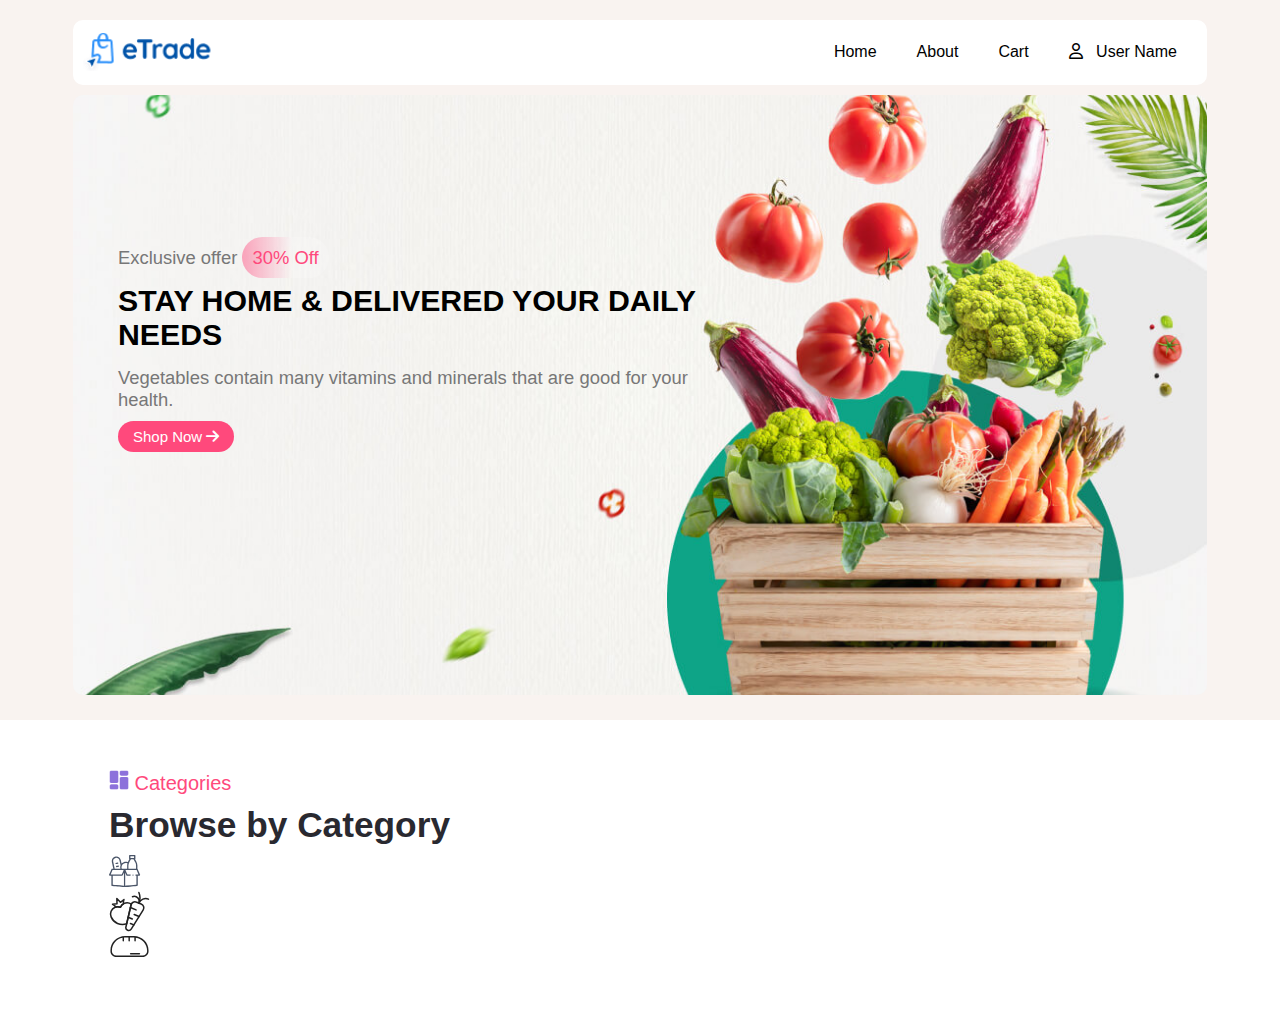
==== index.html @ 1743ca92 "home page category section working" ====
<!DOCTYPE html>
<html lang="en">

<head>
    <meta charset="UTF-8">
    <meta name="viewport" content="width=device-width, initial-scale=1.0">
    <title>Document</title>
    <link rel="stylesheet" href="./src/public/css/style.css">
    <link rel="stylesheet" href="./src/public/css/all.min.css">
</head>

<body>
    <section class="banner">
        <header>
            <div class="container">
                <nav class="navBar d-flex justify-between">
                    <div class="logoImg">
                        <img src="./src/public/img/logo.png" alt="">
                    </div>
                    <div class="navBarItems ">
                        <ul type="none" class="d-flex justify-between largeNav">
                            <li onclick="GotoHome()">Home</li>
                            <li onclick="GotoAbout()">About</li>
                            <li onclick="GotoCart()">Cart</li>
                            <li class="dropDown" id="user"> <i class="fa-regular fa-user"> </i> User Name
                                <div class="dropDown-Items">
                                    <ul type="none">
                                        <li><i class="fa-solid fa-right-to-bracket"></i> Login</li>
                                        <li><i class="fa-regular fa-address-card"></i> Register</li>
                                        <li><i class="fa-solid fa-gear"></i> setting</li>
                                        <li><i class="fa-solid fa-right-from-bracket"></i> logout</li>
                                    </ul>
                                </div>
                            </li>
                        </ul>
                        <div class="navBarItemsSmall ">
                            <span><i class="fa-solid fa-bars"></i></span>
                            <ul type="none" class="smallDropDownItem">
                                <li onclick="GotoHome()">Home</li>
                                <li onclick="GotoAbout()">About</li>
                                <li onclick="GotoCart()">Cart</li>
                                <li class="dropDown" id="user"> <i class="fa-regular fa-user"> </i> User Name
                                    <div class="dropDown-Items">
                                        <ul type="none">
                                            <li><i class="fa-solid fa-right-to-bracket"></i> Login</li>
                                            <li><i class="fa-regular fa-address-card"></i> Register</li>
                                            <li><i class="fa-solid fa-gear"></i> setting</li>
                                            <li><i class="fa-solid fa-right-from-bracket"></i> logout</li>
                                        </ul>
                                    </div>
                                </li>
                            </ul>
                        </div>

                    </div>
                </nav>
            </div>
        </header>
        <div class="container d-flex justify-center">
            <div class="banner-Image">
                <div class="banner-Content">
                    <p class="banner-offer">Exclusive offer <span class="banner-discount">30% Off</span></p>
                    <h1 class="banne-Heading"> STAY HOME & DELIVERED YOUR DAILY NEEDS</h1>
                    <p class="banner-content">Vegetables contain many vitamins and minerals that are good for your
                        health.</p>
                    <button class="banner-btn">Shop Now <i class="fa-solid fa-arrow-right"></i></button>
                </div>
            </div>
        </div>
    </section>
    <section class="categorySection">
        <div class="container">
            <div class="category-header">
                <p class="cat-title"><span class="cat-icon"><img src="./src/public/img/cat-icon.png"
                            width="20px"></span> Categories</p>
                <h2 class="cat-head">Browse by Category</h2>
            </div>
            <div class="category-icons d-flex flex-wrap">
                <div class="cat-card">
                    <img src="./src/public/img/beverage.svg" alt="">
                    <img src="./src/public/img/vegetable.svg" alt="">
                    <img src="./src/public/img/breakfast.svg" alt="">
                </div>
            </div>
        </div>
    </section>

</body>
<script src="./src/public/js/product.js"></script>

</html>
---- src/public/css/style.css ----
* {
    padding: 0;
    margin: 0;
    box-sizing: border-box;
}

:root {
    --bg-primary-color: #f9f3f0;
    --bg-secondary-Color: #f6f7fb;
    --heading-color-type1: #ff497c;
    --heading-color-type1: #8c71db;
    --btn-bg-color: #3577f0;
    --bg-news-letter: #d9dde9;
    --border-color: #f6f7fb;
    --font-primary-Color: #292930;
    --font-secondary: #777777;
    --fw-600: 600;
    --fw-500: 500;
    --fw-400: 400;
    --fs-60px: 60px;
    --fs-48px: 48px;
    --fs-35px: 35px;
    --fs-24px: 24px;
    --fs-20px: 20px;
    --fs-15px: 15px
}

body {
    font-family: sans-serif;
}

.container {
    max-width: min(1400px, 90%);
    margin: 0 auto;
}

.row {
    display: flex;
}

.d-flex {
    display: flex;
}
.flex-wrap{
    flex-wrap: wrap;
}
.justify-center {
    justify-content: center;
}

.justify-between {
    justify-content: space-between;
}

.text-center {
    text-align: center;
}

.my-10px {
    margin: 10px 0;
}

.mx-10px {
    margin: 0 10px;
}

.py-10px {
    padding: 10px 0;
}

.px-10px {
    padding: 0 10px;
}

.btn {
    padding: 7px 15px;
    border-radius: 10px;
    border: transparent;
    cursor: pointer;
}

.banner {
    background-color: #f9f3f0;
    padding: 10px;
    height: 80vh;
}
header{
    position: sticky;
    top: 0;
}
.navBar {
    background-color: #ffffff;
    padding: 10px;
    border-radius: 10px;
    margin: 10px 0;
}

.logoImg img {
    width: 160px;
}

.navBarItems {
    align-content: center;
}

.navBarItems ul li {
    margin: 0 20px;
    cursor: pointer;
}
.navBarItems ul li i{
    padding-right: 9px;
}

.navBarItems ul li:hover {
    color: #3577f0;
    font-weight: 400;
}
.dropDown{
    position: relative;
}
.dropDown-Items {
    position: absolute;
    background-color: #fff;
    width: 150px;
    padding: 5px;
    top: 75px;
    right: 0;
    line-height: 2;
    box-shadow: 2px 2px 3px #2929309f;
    border-radius: 10px;
    opacity: 0;
    z-index: -1;
    transition: all 1s;
}

.dropDown:hover .dropDown-Items {
    opacity: 1;
    top: 50px;
    z-index: 1111;
}

.navBarItemsSmall{
    display: none;
    position: relative;
    font-size: 20px;
}
.smallDropDownItem{
    position: absolute;
    background-color: #fff;
    width: 200px;
    padding: 5px;
    top: 55px;
    right: 0;
    line-height: 2;
    box-shadow: 2px 2px 3px #2929309f;
    border-radius: 10px;
    opacity: 0;
    z-index: -1;
    transition: all 1s;
}
.navBarItemsSmall:hover .smallDropDownItem{
    opacity: 1;
    top: 50px;
    z-index: 1111;
}

.banner-Image{
    background-image: url('../img/Banner.jpg');
    background-repeat: no-repeat;
    background-size: cover;
    background-position: center;
    width: 100%;
    height: 600px;
    border-radius: 10px;
}
.banner-Content{
    height: 500px;
    align-content: center;
    padding: 0 45px;
}
.banner-offer{
    font-size: calc(15px + 5*(100vw - 320px) / 1400);
    color: #777777;
    padding: 10px 0;
}
.banner-discount{
    border-radius: 60px;
    color: #ff497c;
    background: linear-gradient(90deg, rgba(255, 73, 125, 0.479) 0%, rgba(255, 255, 255, 0.178) 58%);
    padding: 10px;
}

.banne-Heading{
    width: 60%;
    padding: 5px 0;
    font-size: calc(20px + 15 *(100vw - 320px)/1400);
} 

.banner-content{
    font-size: calc(15px + 5*(100vw - 320px)/1400);
    padding: 10px 0;
    width: 60%;
    color: #777777;
}

.banner-btn{
    padding: 7px 15px;
    background-color: #ff497c;
    color: #fff;
    border-radius: 50px;
    border: transparent;
    font-size: 15px;
    cursor: pointer;
    font-weight: 500;
}

.categorySection{
    margin: 50px; 
} 

.cat-title{
    font-size: 20px;
    color: #ff497c;
    font-weight: 500;
}
.cat-head{
    margin: 10px 0;
    font-size: calc(25px + 15*(100vw - 320px)/1400);
    color: #292930;
}


@media (max-width:800px) {
    .navBarItems .largeNav{
        display: none;
    }
    .navBarItemsSmall{
        display: block;
    }
}
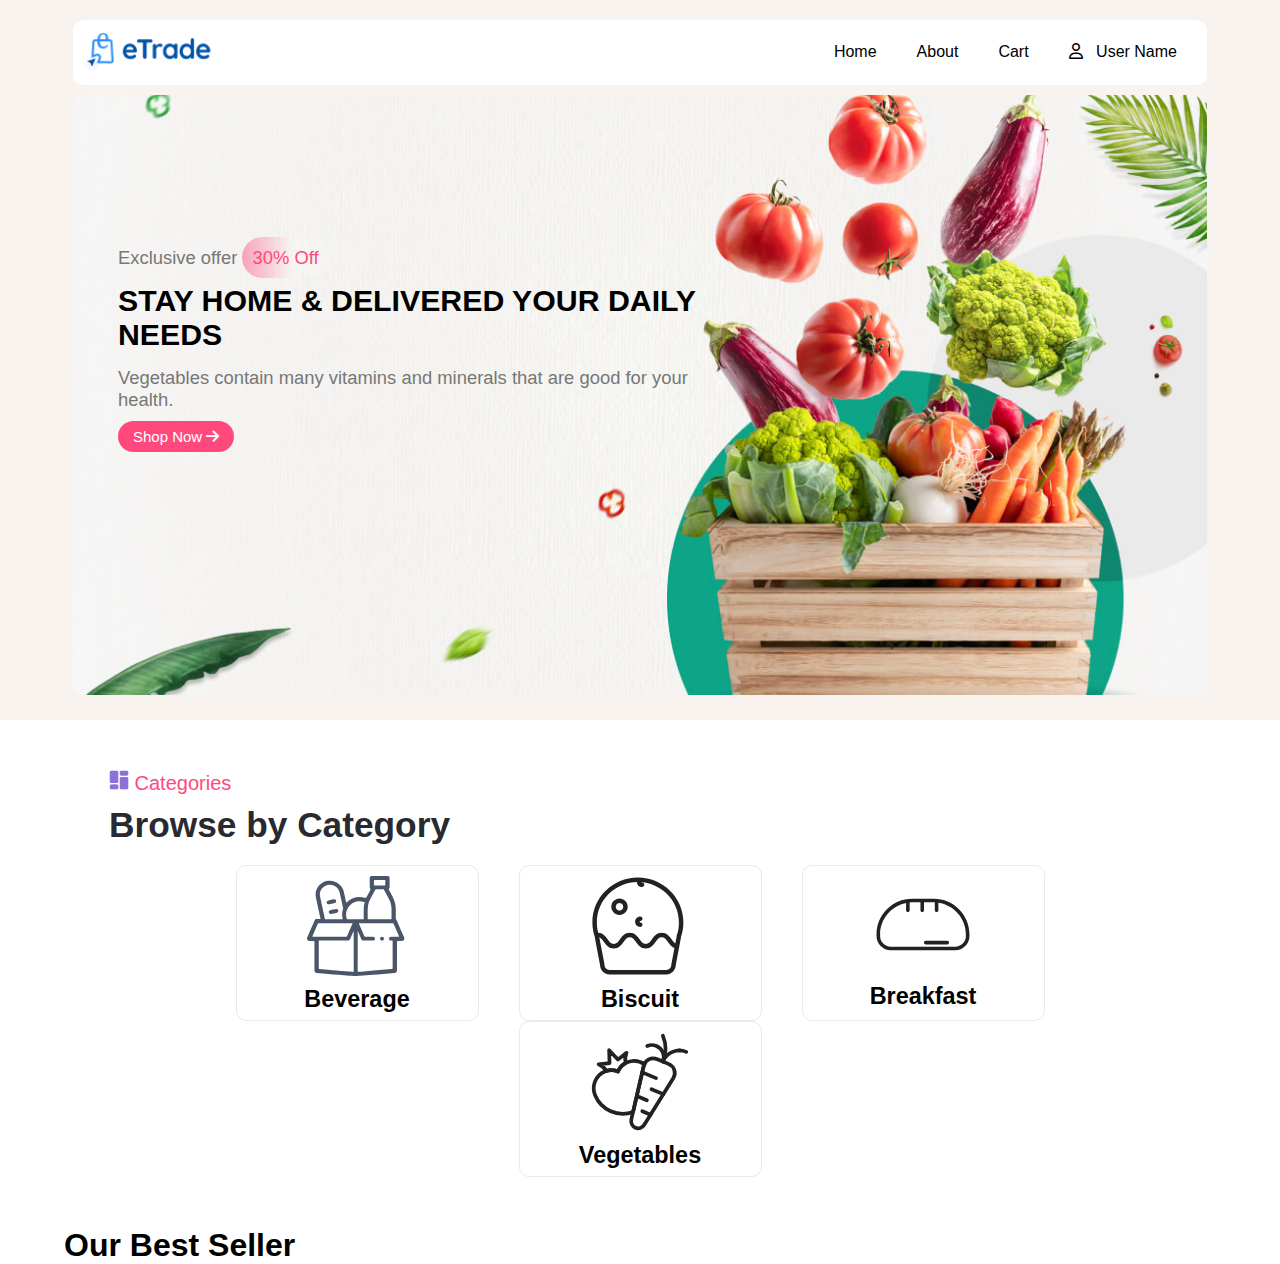
==== commit ad36a6dd: "category section done" ====
--- a/index.html
+++ b/index.html
@@ -75,13 +75,29 @@
                             width="20px"></span> Categories</p>
                 <h2 class="cat-head">Browse by Category</h2>
             </div>
-            <div class="category-icons d-flex flex-wrap">
+            <div class="category-icons d-flex flex-wrap justify-center">
                 <div class="cat-card">
                     <img src="./src/public/img/beverage.svg" alt="">
+                    <h3 class="cat-card-title">Beverage</h3>
+                </div>
+                <div class="cat-card">
+                    <img src="./src/public/img/biscuit.svg" class="svg-icon" alt="">
+                    <h3 class="cat-card-title">Biscuit</h3>
+                </div>
+                <div class="cat-card">
+                    <img src="./src/public/img/breakfast.svg" alt="">
+                    <h3 class="cat-card-title">Breakfast</h3>
+                </div>
+                <div class="cat-card">
                     <img src="./src/public/img/vegetable.svg" alt="">
-                    <img src="./src/public/img/breakfast.svg" alt="">
+                    <h3 class="cat-card-title">Vegetables</h3>
                 </div>
             </div>
+        </div>
+    </section>
+    <section class="product-Section">
+        <div class="container">
+            <h1>Our Best Seller</h1>
         </div>
     </section>
 
--- a/src/public/css/style.css
+++ b/src/public/css/style.css
@@ -41,9 +41,11 @@
 .d-flex {
     display: flex;
 }
-.flex-wrap{
+
+.flex-wrap {
     flex-wrap: wrap;
 }
+
 .justify-center {
     justify-content: center;
 }
@@ -84,10 +86,12 @@
     padding: 10px;
     height: 80vh;
 }
-header{
+
+header {
     position: sticky;
     top: 0;
 }
+
 .navBar {
     background-color: #ffffff;
     padding: 10px;
@@ -107,7 +111,8 @@
     margin: 0 20px;
     cursor: pointer;
 }
-.navBarItems ul li i{
+
+.navBarItems ul li i {
     padding-right: 9px;
 }
 
@@ -115,9 +120,11 @@
     color: #3577f0;
     font-weight: 400;
 }
-.dropDown{
+
+.dropDown {
     position: relative;
 }
+
 .dropDown-Items {
     position: absolute;
     background-color: #fff;
@@ -139,12 +146,13 @@
     z-index: 1111;
 }
 
-.navBarItemsSmall{
+.navBarItemsSmall {
     display: none;
     position: relative;
     font-size: 20px;
 }
-.smallDropDownItem{
+
+.smallDropDownItem {
     position: absolute;
     background-color: #fff;
     width: 200px;
@@ -158,13 +166,14 @@
     z-index: -1;
     transition: all 1s;
 }
-.navBarItemsSmall:hover .smallDropDownItem{
+
+.navBarItemsSmall:hover .smallDropDownItem {
     opacity: 1;
     top: 50px;
     z-index: 1111;
 }
 
-.banner-Image{
+.banner-Image {
     background-image: url('../img/Banner.jpg');
     background-repeat: no-repeat;
     background-size: cover;
@@ -173,37 +182,40 @@
     height: 600px;
     border-radius: 10px;
 }
-.banner-Content{
+
+.banner-Content {
     height: 500px;
     align-content: center;
     padding: 0 45px;
 }
-.banner-offer{
+
+.banner-offer {
     font-size: calc(15px + 5*(100vw - 320px) / 1400);
     color: #777777;
     padding: 10px 0;
 }
-.banner-discount{
+
+.banner-discount {
     border-radius: 60px;
     color: #ff497c;
     background: linear-gradient(90deg, rgba(255, 73, 125, 0.479) 0%, rgba(255, 255, 255, 0.178) 58%);
     padding: 10px;
 }
 
-.banne-Heading{
+.banne-Heading {
     width: 60%;
     padding: 5px 0;
     font-size: calc(20px + 15 *(100vw - 320px)/1400);
-} 
-
-.banner-content{
+}
+
+.banner-content {
     font-size: calc(15px + 5*(100vw - 320px)/1400);
     padding: 10px 0;
     width: 60%;
     color: #777777;
 }
 
-.banner-btn{
+.banner-btn {
     padding: 7px 15px;
     background-color: #ff497c;
     color: #fff;
@@ -214,27 +226,66 @@
     font-weight: 500;
 }
 
-.categorySection{
-    margin: 50px; 
-} 
-
-.cat-title{
+.categorySection {
+    margin: 50px;
+}
+
+.cat-title {
     font-size: 20px;
     color: #ff497c;
     font-weight: 500;
 }
-.cat-head{
+
+.cat-head {
     margin: 10px 0;
     font-size: calc(25px + 15*(100vw - 320px)/1400);
     color: #292930;
 }
 
+.category-icons {
+    margin-top: 20px;
+}
+
+.cat-card {
+    width: 243px;
+    height: 156px;
+    background-color: #fff;
+    margin: 0 20px;
+    display: flex;
+    flex-direction: column;
+    align-items: center;
+    border-radius: 10px;
+    border: 1px solid #e9e9e9;
+    padding: 10px;
+    cursor: pointer;
+    transition: all 0.5s;
+}
+.cat-card:hover{
+    box-shadow: 4px 4px 4px #d9dde9 inset,-4px -4px 4px #e2e7f3 inset;
+    color: #3577f0;
+}
+.svg-icon:hover{
+    fill: #3577f0;
+}
+
+.cat-card img {
+    width: 100px;
+    height: 100px;
+    fill: #3577f0;
+}
+
+.cat-card-title {
+    margin-top: 10px;
+    font-size: calc(20px + 5*(100vw - 320px)/1400);
+}
+
 
 @media (max-width:800px) {
-    .navBarItems .largeNav{
+    .navBarItems .largeNav {
         display: none;
     }
-    .navBarItemsSmall{
+
+    .navBarItemsSmall {
         display: block;
     }
 }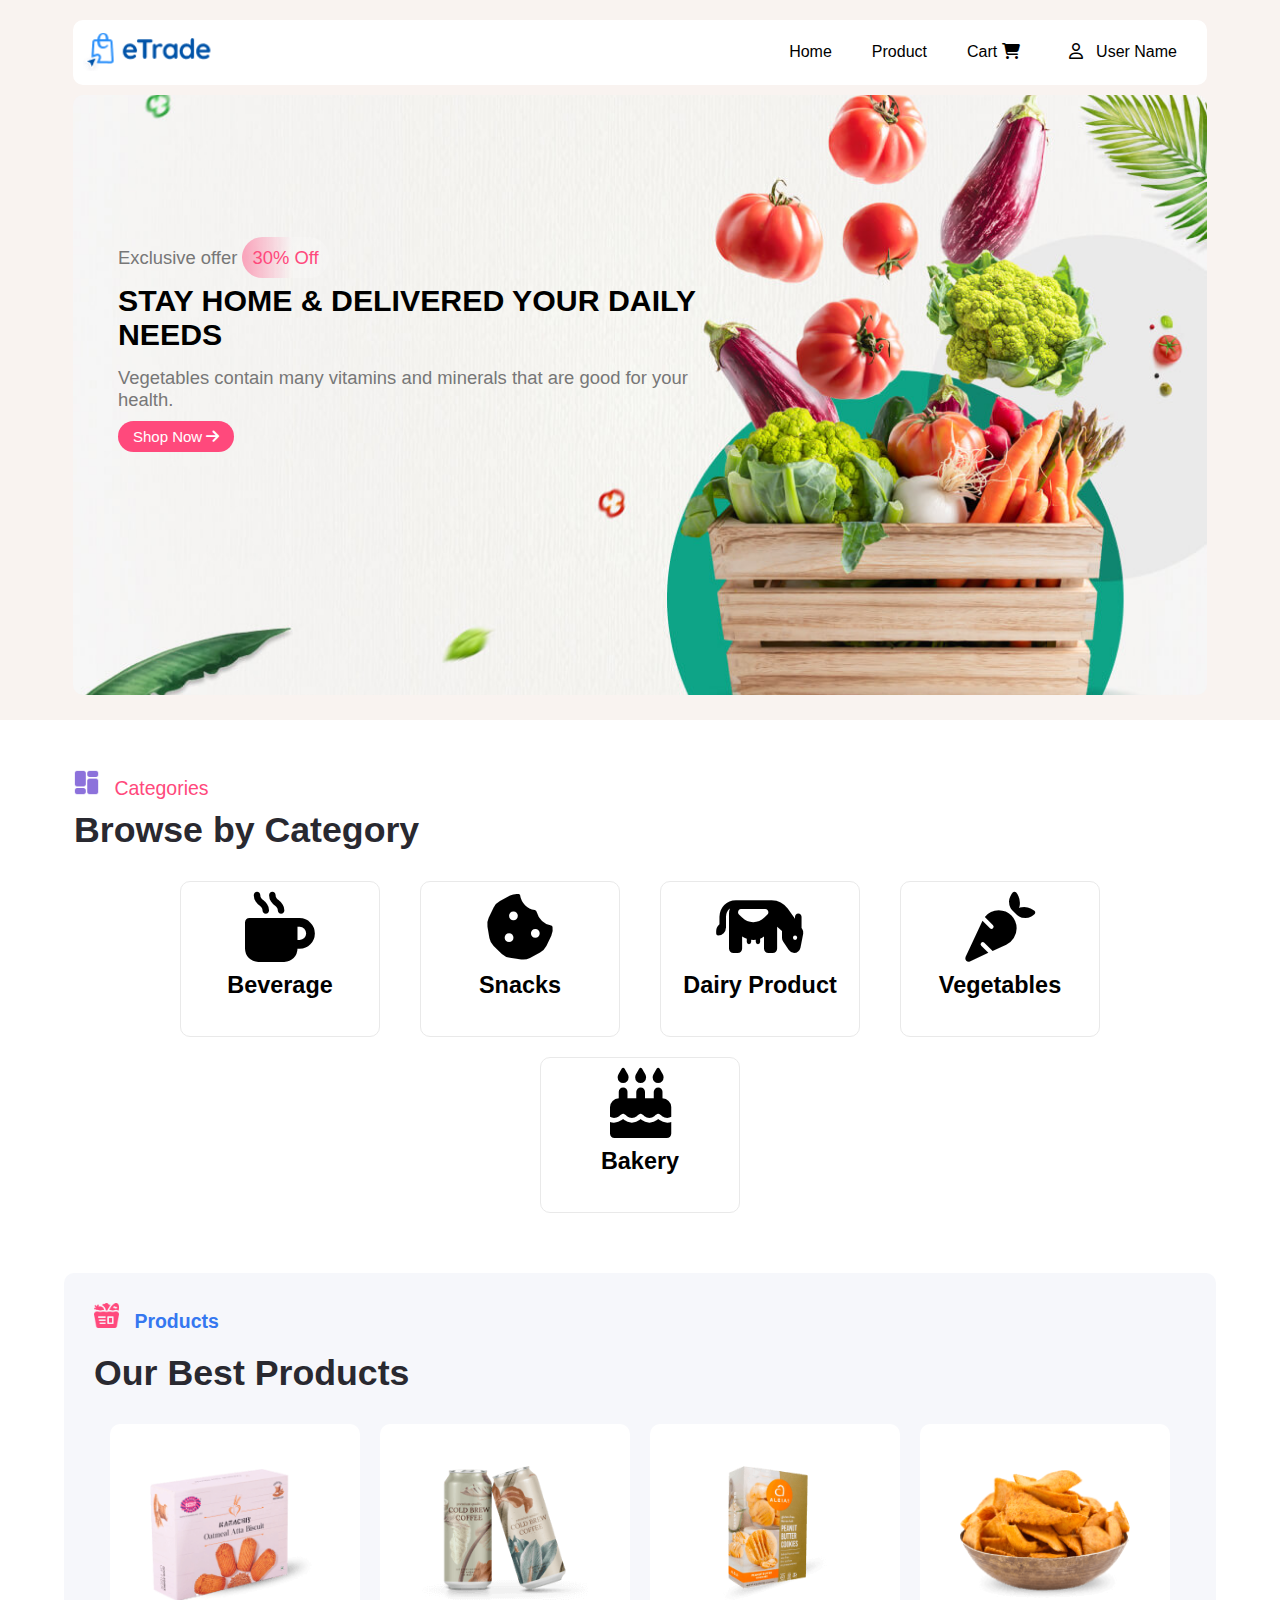
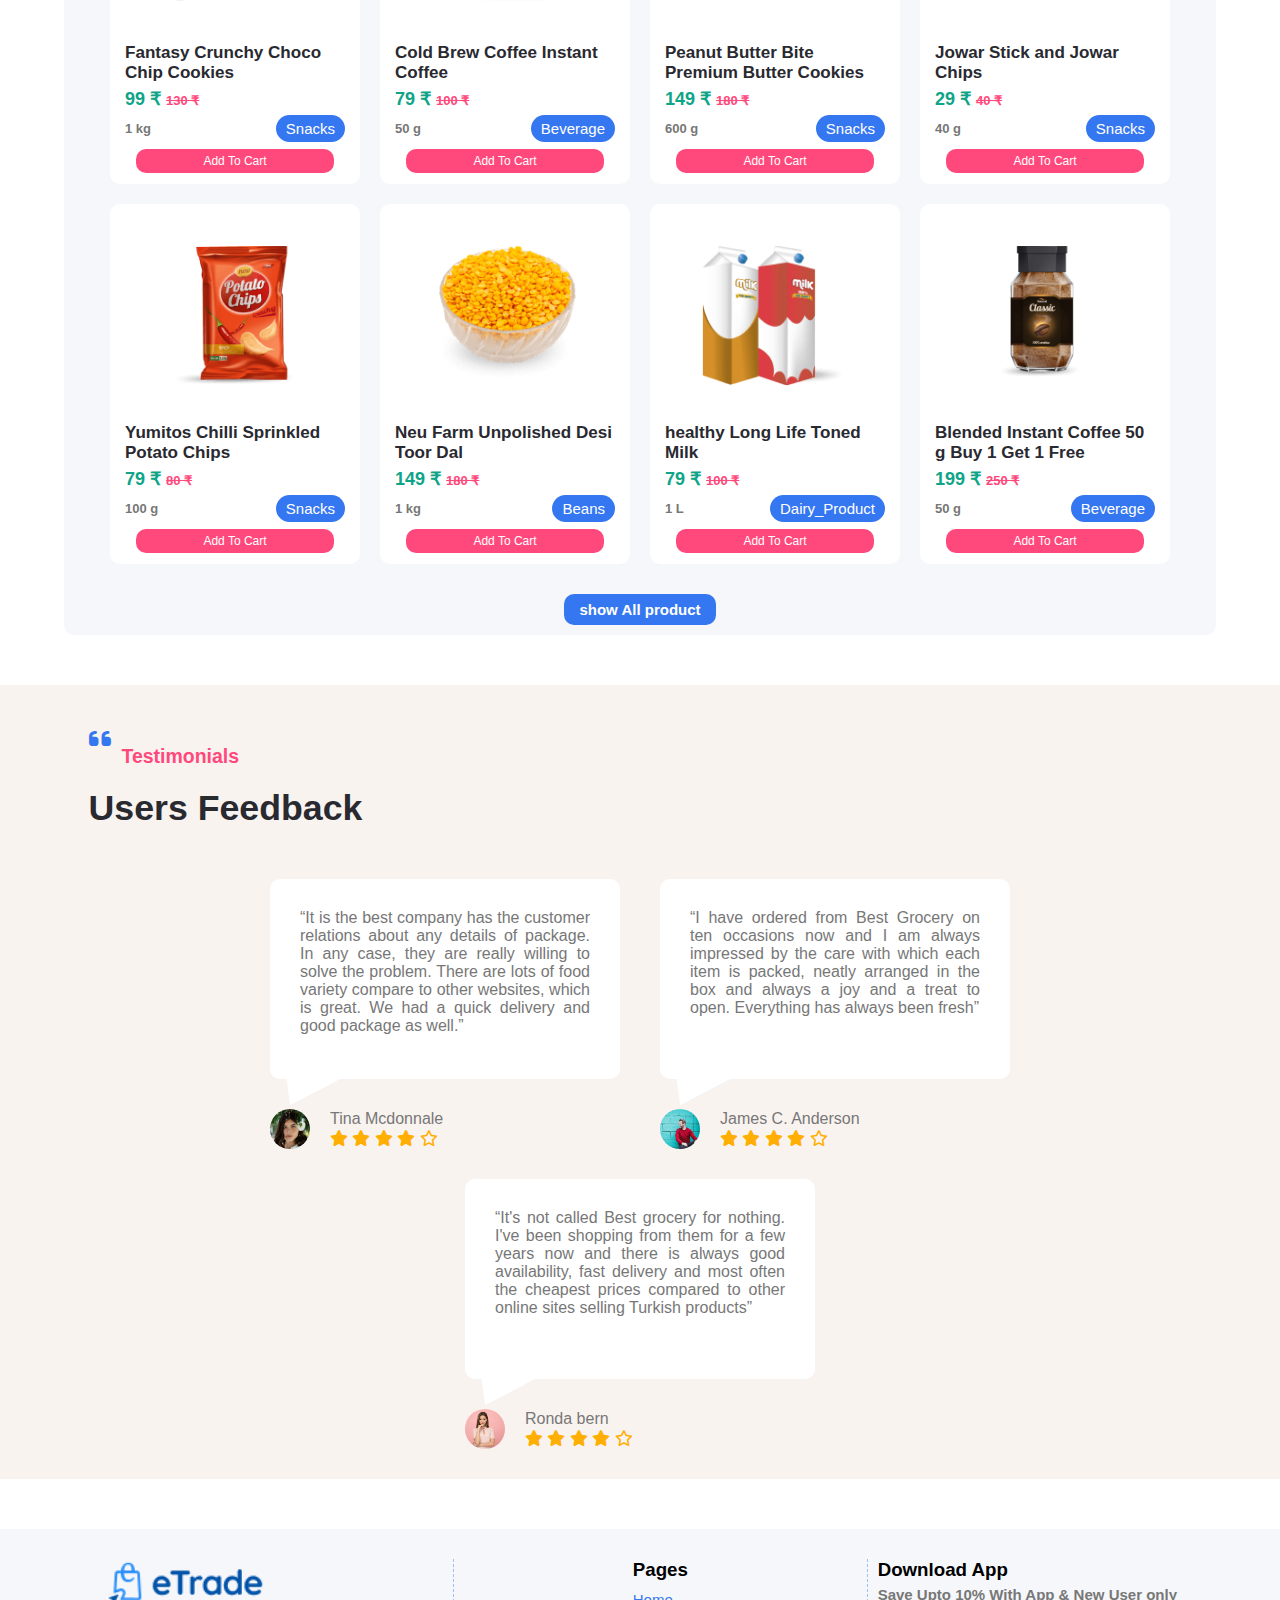
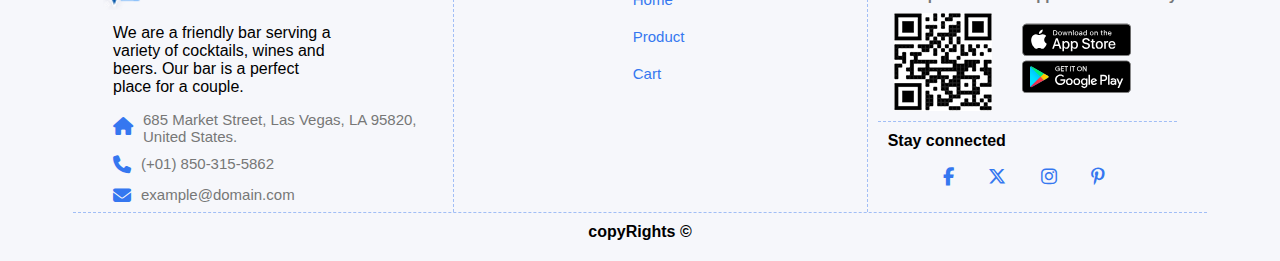
==== commit 3b47aff7: "Merge pull request #1 from NiravDhanani01/Register" ====
--- a/index.html
+++ b/index.html
@@ -4,7 +4,8 @@
 <head>
     <meta charset="UTF-8">
     <meta name="viewport" content="width=device-width, initial-scale=1.0">
-    <title>Document</title>
+    <title>Home</title>
+    <link rel="icon" href="./src/public/img/leaves.png">
     <link rel="stylesheet" href="./src/public/css/style.css">
     <link rel="stylesheet" href="./src/public/css/all.min.css">
 </head>
@@ -20,38 +21,23 @@
                     <div class="navBarItems ">
                         <ul type="none" class="d-flex justify-between largeNav">
                             <li onclick="GotoHome()">Home</li>
-                            <li onclick="GotoAbout()">About</li>
-                            <li onclick="GotoCart()">Cart</li>
-                            <li class="dropDown" id="user"> <i class="fa-regular fa-user"> </i> User Name
+                            <li onclick="GotoProduct()">Product</li>
+                            <li onclick="GotoCart()">Cart <i class="fa-solid fa-cart-shopping"></i></li>
+                            <li class="dropDown"> <i class="fa-regular fa-user"> </i><span id="userName"> User
+                                    Name</span>
                                 <div class="dropDown-Items">
                                     <ul type="none">
-                                        <li><i class="fa-solid fa-right-to-bracket"></i> Login</li>
-                                        <li><i class="fa-regular fa-address-card"></i> Register</li>
-                                        <li><i class="fa-solid fa-gear"></i> setting</li>
-                                        <li><i class="fa-solid fa-right-from-bracket"></i> logout</li>
+                                        <li onclick="GotoLoginPage()" id="loginUser"><i
+                                                class="fa-solid fa-right-to-bracket"></i> Login</li>
+                                        <li onclick="GotouserSellting()" id="ResetPassword"><i
+                                                class="fa-solid fa-gear"></i> Reset Password</li>
+                                        <li onclick="LogoutUser()" id="logout"><i
+                                                class="fa-solid fa-right-from-bracket"></i> logout
+                                        </li>
                                     </ul>
                                 </div>
                             </li>
                         </ul>
-                        <div class="navBarItemsSmall ">
-                            <span><i class="fa-solid fa-bars"></i></span>
-                            <ul type="none" class="smallDropDownItem">
-                                <li onclick="GotoHome()">Home</li>
-                                <li onclick="GotoAbout()">About</li>
-                                <li onclick="GotoCart()">Cart</li>
-                                <li class="dropDown" id="user"> <i class="fa-regular fa-user"> </i> User Name
-                                    <div class="dropDown-Items">
-                                        <ul type="none">
-                                            <li><i class="fa-solid fa-right-to-bracket"></i> Login</li>
-                                            <li><i class="fa-regular fa-address-card"></i> Register</li>
-                                            <li><i class="fa-solid fa-gear"></i> setting</li>
-                                            <li><i class="fa-solid fa-right-from-bracket"></i> logout</li>
-                                        </ul>
-                                    </div>
-                                </li>
-                            </ul>
-                        </div>
-
                     </div>
                 </nav>
             </div>
@@ -72,36 +58,190 @@
         <div class="container">
             <div class="category-header">
                 <p class="cat-title"><span class="cat-icon"><img src="./src/public/img/cat-icon.png"
-                            width="20px"></span> Categories</p>
+                            width="25px"></span> Categories</p>
                 <h2 class="cat-head">Browse by Category</h2>
             </div>
             <div class="category-icons d-flex flex-wrap justify-center">
-                <div class="cat-card">
-                    <img src="./src/public/img/beverage.svg" alt="">
+                <div class="cat-card" onclick="categoryFilter(id)" id="Beverage">
+                    <i class="fa-solid fa-mug-hot"></i>
                     <h3 class="cat-card-title">Beverage</h3>
                 </div>
-                <div class="cat-card">
-                    <img src="./src/public/img/biscuit.svg" class="svg-icon" alt="">
-                    <h3 class="cat-card-title">Biscuit</h3>
-                </div>
-                <div class="cat-card">
-                    <img src="./src/public/img/breakfast.svg" alt="">
-                    <h3 class="cat-card-title">Breakfast</h3>
-                </div>
-                <div class="cat-card">
-                    <img src="./src/public/img/vegetable.svg" alt="">
+                <div class="cat-card" onclick="categoryFilter(id)" id="Snacks">
+                    <i class="fa-solid fa-cookie-bite"></i>
+                    <h3 class="cat-card-title">Snacks</h3>
+                </div>
+                <div class="cat-card" onclick="categoryFilter(id)" id="Dairy_Product">
+                    <i class="fa-solid fa-cow"></i>
+                    <h3 class="cat-card-title">Dairy Product</h3>
+                </div>
+                <div class="cat-card" onclick="categoryFilter(id)" id="Vegetables">
+                    <i class="fa-solid fa-carrot"></i>
                     <h3 class="cat-card-title">Vegetables</h3>
                 </div>
+                <div class="cat-card" onclick="categoryFilter(id)" id="Bakery">
+                    <i class="fa-solid fa-cake-candles"></i>
+                    <h3 class="cat-card-title">Bakery</h3>
+                </div>
             </div>
         </div>
     </section>
     <section class="product-Section">
         <div class="container">
-            <h1>Our Best Seller</h1>
-        </div>
-    </section>
-
+            <div class="our-products">
+                <div class="product-header">
+                    <p class="product-title"><span class="product-icon"> <img src="./src/public/img/grocery.png"
+                                width="25px" alt=""></span> Products</p>
+                    <h2 class="product-header">Our Best Products</h2>
+                </div>
+                <div class="product-list d-flex flex-wrap justify-center" id="productCard">
+                </div>
+                <div class="d-flex justify-center">
+                    <button class="showBtn" onclick="GotoProduct()">show All product</button>
+                </div>
+            </div>
+        </div>
+    </section>
+    <section class="testimonial">
+        <div class="container">
+            <div class="testimonial-heding">
+                <div class="test-title d-flex">
+                    <span class="quot"><i class="fa-solid fa-quote-left"> </i></span>
+                    <p class="test-title01"> Testimonials </p>
+                </div>
+                <h3 class="testi-head">Users Feedback</h3>
+            </div>
+            <div class="user-feedback d-flex flex-wrap justify-center">
+                <div class="review">
+                    <div class="useCard">
+                        <q>It is the best company has the customer relations about any details of package. In any case,
+                            they are really willing to solve the problem. There are lots of food variety compare to
+                            other websites, which is great. We had a quick delivery and good package as well.</q>
+                        <img src="./src/public/img/arrow.png" width="25px" alt="">
+                    </div>
+                    <div class="user d-flex">
+                        <img src="./src/public/img/women.jpg" alt="">
+                        <div class="reviewerName">
+                            <p class="userName">Tina Mcdonnale</p>
+                            <span>
+                                <i class="fa-solid fa-star"></i>
+                                <i class="fa-solid fa-star"></i>
+                                <i class="fa-solid fa-star"></i>
+                                <i class="fa-solid fa-star"></i>
+                                <i class="fa-regular fa-star"></i>
+                            </span>
+                        </div>
+                    </div>
+                </div>
+                <!-- /////// -->
+                <div class="review">
+                    <div class="useCard">
+                        <q>I have ordered from Best Grocery on ten occasions now and I am always impressed by the care
+                            with which each item is packed, neatly arranged in the box and always a joy and a treat to
+                            open. Everything has always been fresh</q>
+                        <img src="./src/public/img/arrow.png" width="25px" alt="">
+                    </div>
+                    <div class="user d-flex">
+                        <img src="./src/public/img/man4.jpg" alt="">
+                        <div class="reviewerName">
+                            <p class="userName">James C. Anderson</p>
+                            <span>
+                                <i class="fa-solid fa-star"></i>
+                                <i class="fa-solid fa-star"></i>
+                                <i class="fa-solid fa-star"></i>
+                                <i class="fa-solid fa-star"></i>
+                                <i class="fa-regular fa-star"></i>
+                            </span>
+                        </div>
+                    </div>
+                </div>
+                <!-- /////// -->
+                <div class="review">
+                    <div class="useCard">
+                        <q>It's not called Best grocery for nothing. I've been shopping from them for a few years now
+                            and there is always good availability, fast delivery and most often the cheapest prices
+                            compared to other online sites selling Turkish products</q>
+                        <img src="./src/public/img/arrow.png" width="25px" alt="">
+                    </div>
+                    <div class="user d-flex">
+                        <img src="./src/public/img/women1.jpg" alt="">
+                        <div class="reviewerName">
+                            <p class="userName">Ronda bern</p>
+                            <span>
+                                <i class="fa-solid fa-star"></i>
+                                <i class="fa-solid fa-star"></i>
+                                <i class="fa-solid fa-star"></i>
+                                <i class="fa-solid fa-star"></i>
+                                <i class="fa-regular fa-star"></i>
+                            </span>
+                        </div>
+                    </div>
+                </div>
+            </div>
+        </div>
+    </section>
+    <section class="fotter-section">
+        <div class="container">
+            <footer>
+                <div class="footer-details d-flex flex-wrap justify-between">
+                    <div class="footer-one">
+                        <div class="footlogo">
+                            <img src="./src/public/img/logo.png" width="200px" alt="">
+                            <p class="endText">
+                                We are a friendly bar serving a variety of cocktails, wines and beers. Our bar is a
+                                perfect place for a couple.
+                            </p>
+                            <div class="d-flex">
+                                <span class="homeicon"><i class="fa-solid fa-house"></i></span>
+                                <p class="companyAddress"> 685 Market Street,
+                                    Las Vegas, LA 95820,
+                                    United States.</p>
+                            </div>
+                            <div class="d-flex">
+                                <span class="homeicon"><i class="fa-solid fa-phone"></i></span>
+                                <p class="companyAddress"> (+01) 850-315-5862</p>
+                            </div>
+                            <div class="d-flex">
+                                <span class="homeicon"><i class="fa-solid fa-envelope"></i></span>
+                                <p class="companyAddress"> example@domain.com</p>
+                            </div>
+                        </div>
+                    </div>
+                    <div class="footer-two d-flex justify-center">
+                        <div>
+                            <h3>Pages</h3>
+                            <ul type="none">
+                                <li class="page-link" onclick="GotoHome()">Home</li>
+                                <li class="page-link" onclick="GotoProduct()">Product</li>
+                                <li class="page-link" onclick="GotoCart()">Cart</li>
+                            </ul>
+                        </div>
+                    </div>
+                    <div class="footer-three">
+                        <h3>Download App</h3>
+                        <p>Save Upto 10% With App & New User only</p>
+                        <div class="d-flex justify-center Qr">
+                            <img src="./src/public/img/qr.png" alt="">
+                            <div class="playStore">
+                                <div><img src="./src/public/img/appstore.svg" alt=""></div>
+                                <div><img src="./src/public/img/playstore.svg" alt=""></div>
+                            </div>
+                        </div>
+                        <h4 class="connected">Stay connected </h4>
+                        <div class="social-icon">
+                            <i class="fa-brands fa-facebook-f"></i>
+                            <i class="fa-brands fa-x-twitter"></i>
+                            <i class="fa-brands fa-instagram"></i>
+                            <i class="fa-brands fa-pinterest-p"></i>
+                        </div>
+                    </div>
+                </div>
+                <div class="endnotes">
+                    <h4 class="text-center">copyRights &#169;</h4>
+                </div>
+            </footer>
+        </div>
+    </section>
 </body>
-<script src="./src/public/js/product.js"></script>
+<script src="./src/public/js/index.js"></script>
 
 </html>--- a/src/public/css/style.css
+++ b/src/public/css/style.css
@@ -4,27 +4,6 @@
     box-sizing: border-box;
 }
 
-:root {
-    --bg-primary-color: #f9f3f0;
-    --bg-secondary-Color: #f6f7fb;
-    --heading-color-type1: #ff497c;
-    --heading-color-type1: #8c71db;
-    --btn-bg-color: #3577f0;
-    --bg-news-letter: #d9dde9;
-    --border-color: #f6f7fb;
-    --font-primary-Color: #292930;
-    --font-secondary: #777777;
-    --fw-600: 600;
-    --fw-500: 500;
-    --fw-400: 400;
-    --fs-60px: 60px;
-    --fs-48px: 48px;
-    --fs-35px: 35px;
-    --fs-24px: 24px;
-    --fs-20px: 20px;
-    --fs-15px: 15px
-}
-
 body {
     font-family: sans-serif;
 }
@@ -128,7 +107,7 @@
 .dropDown-Items {
     position: absolute;
     background-color: #fff;
-    width: 150px;
+    width: 200px;
     padding: 5px;
     top: 75px;
     right: 0;
@@ -142,7 +121,7 @@
 
 .dropDown:hover .dropDown-Items {
     opacity: 1;
-    top: 50px;
+    top: 35px;
     z-index: 1111;
 }
 
@@ -226,20 +205,27 @@
     font-weight: 500;
 }
 
+/* // category section  */
 .categorySection {
-    margin: 50px;
+    margin: 50px 0;
+}
+
+.cat-icon {
+    margin-right: 10px;
 }
 
 .cat-title {
-    font-size: 20px;
+    font-size: calc(14px + 8*(100vw - 320px)/1400);
     color: #ff497c;
     font-weight: 500;
+    padding: 0 10px;
 }
 
 .cat-head {
     margin: 10px 0;
-    font-size: calc(25px + 15*(100vw - 320px)/1400);
+    font-size: calc(22px + 20*(100vw - 320px)/1400);
     color: #292930;
+    padding: 0 10px;
 }
 
 .category-icons {
@@ -247,10 +233,10 @@
 }
 
 .cat-card {
-    width: 243px;
+    width: 200px;
     height: 156px;
     background-color: #fff;
-    margin: 0 20px;
+    margin: 10px 20px;
     display: flex;
     flex-direction: column;
     align-items: center;
@@ -260,18 +246,14 @@
     cursor: pointer;
     transition: all 0.5s;
 }
-.cat-card:hover{
-    box-shadow: 4px 4px 4px #d9dde9 inset,-4px -4px 4px #e2e7f3 inset;
+
+.cat-card:hover {
+    box-shadow: 4px 4px 4px #d9dde9 inset, -4px -4px 4px #e2e7f3 inset;
     color: #3577f0;
 }
-.svg-icon:hover{
-    fill: #3577f0;
-}
-
-.cat-card img {
-    width: 100px;
-    height: 100px;
-    fill: #3577f0;
+
+.cat-card i {
+    font-size: 70px;
 }
 
 .cat-card-title {
@@ -279,6 +261,316 @@
     font-size: calc(20px + 5*(100vw - 320px)/1400);
 }
 
+.product-Section {
+    margin: 50px 0;
+}
+
+.our-products {
+    background-color: #f6f7fb;
+    padding: 10px;
+    border-radius: 10px;
+}
+
+.product-icon {
+    margin-right: 10px;
+}
+
+.product-title {
+    font-size: calc(14px + 8*(100vw - 320px)/1400);
+    color: #3577f0;
+    font-weight: 600;
+    padding: 10px;
+}
+
+.product-header {
+    margin: 10px 0;
+    font-size: calc(22px + 20*(100vw - 320px)/1400);
+    color: #292930;
+    padding: 0 10px;
+}
+
+.product-list {
+    margin: 20px;
+}
+
+.product-card {
+    padding: 10px;
+    margin: 10px;
+    width: 250px;
+    height: 360px;
+    background-color: #ffffff;
+    border-radius: 10px;
+    transition: all 1s;
+}
+
+.product-card:hover {
+    box-shadow: 3px 3px 4px #7777776b;
+}
+
+.product-img {
+    padding: 10px;
+    width: 100%;
+    height: 60%;
+    align-items: center;
+    justify-content: center;
+    display: flex;
+}
+
+.product-img img {
+    width: 170px;
+    height: 140px;
+    object-fit: contain;
+    transition: all 1s;
+}
+
+.product-img img:hover {
+    transform: scale(0.9);
+}
+
+.product-content {
+    padding: 5px;
+}
+
+.productName {
+    font-size: calc(15px + 3 * (100vw - 320px)/1400);
+    color: #292930;
+}
+
+.offerPrice {
+    margin: 5px 0;
+    color: #0da487;
+    font-size: 18px;
+    font-weight: 600;
+}
+
+.mainPrice {
+    color: #ff497c;
+    font-size: 13px;
+    text-decoration: line-through;
+}
+
+.weight {
+    font-size: 13px;
+    font-weight: 600;
+    color: #777777;
+    align-content: center;
+}
+
+.cat {
+    font-size: 15px;
+    font-weight: 500;
+    color: #fff;
+    border-radius: 20px;
+    background-color: #3577f0;
+    padding: 5px 10px;
+}
+
+.cartBtn {
+    width: 90%;
+    margin: 7px 0 15px 0;
+    padding: 5px 10px;
+    border-radius: 10px;
+    font-size: 12px;
+    color: #fff;
+    background: #ff497c;
+    border: none;
+    cursor: pointer;
+    transition: all 1s;
+}
+
+.cartBtn:hover {
+    width: 100%;
+    font-size: 15px;
+    font-weight: 600;
+    color: #ff497c;
+    background-color: transparent;
+    border: 1px solid #ff497c;
+}
+
+.showBtn {
+    padding: 7px 15px;
+    border-radius: 10px;
+    border: transparent;
+    background-color: #3577f0;
+    color: white;
+    font-size: 15px;
+    font-weight: 600;
+}
+
+.testimonial {
+    margin: 50px 0;
+    background-color: #f9f3f0;
+    padding: 20px 5px;
+}
+
+.testimonial-heding {
+    padding: 20px 10px;
+}
+
+.quot {
+    color: #3577f0;
+    font-size: 25px;
+    margin-left: 10px;
+}
+
+.test-title01 {
+    font-size: calc(14px + 8*(100vw - 320px)/1400);
+    color: #ff497c;
+    font-weight: 600;
+    padding: 10px;
+    margin-top: 10px;
+}
+
+.testi-head {
+    margin: 10px 0;
+    font-size: calc(22px + 20*(100vw - 320px)/1400);
+    color: #292930;
+    padding: 0 10px;
+}
+
+.useCard {
+    width: 350px;
+    height: 200px;
+    background-color: #fff;
+    color: #777777;
+    padding: 30px;
+    border-radius: 10px;
+    position: relative;
+    margin: 20px;
+    text-align: justify;
+}
+
+.useCard img {
+    position: absolute;
+    bottom: -44px;
+    left: 0;
+    width: 71px;
+    transform: skew(319deg, 1deg);
+}
+
+.user img {
+    margin: 10px 20px;
+    width: 40px;
+    border-radius: 50%;
+    align-content: center;
+}
+
+.reviewerName {
+    align-content: center;
+    color: #777777;
+}
+
+.reviewerName span i {
+    color: #ffaf03;
+    margin: 2px 0;
+}
+
+.fotter-section {
+    margin-top: 50px;
+    padding: 10px;
+    background-color: #f6f7fb
+}
+
+.footer-details {
+    padding: 20px 20px 0;
+}
+
+.footer-one {
+    width: 33%;
+    padding: 0 10px;
+    border-right: 1px dashed #3576f070;
+}
+
+.footer-one,
+.footer-two,
+.footer-three {
+    width: minmax(290px, 33%);
+    padding: 0 10px;
+}
+
+.endText {
+    padding: 10px;
+    width: 70%;
+}
+
+.companyAddress {
+    margin: 5px 0;
+    color: #777777;
+    font-size: 15px;
+}
+
+.homeicon {
+    color: #3577f0;
+    margin: 5px 10px;
+    font-size: 18px;
+    align-content: center;
+}
+
+.page-link {
+    padding: 10px 0; 
+    color: #3577f0;
+    font-size: 15px;
+    cursor: pointer;
+    transition: all 1s;
+}
+
+.page-link:hover{
+    color: #0059ff;
+    font-weight: 600;
+}
+
+.footer-three {
+    border-left: 1px dashed #3576f070;
+    padding: 0 10px;
+}
+
+.footer-three p {
+    margin: 5px 0;
+    font-size: 15px;
+    color: #777777;
+    font-weight: 600;
+}
+
+.Qr {
+    margin: 10px 0;
+}
+
+.playStore {
+    margin: 10px 30px;
+}
+
+.connected {
+    margin-top: 10px;
+    border-top: 1px dashed #3576f070;
+    padding: 10px;
+}
+
+.social-icon {
+    margin-left: 50px;
+}
+
+.social-icon i {
+    color: #3577f0;
+    font-size: 18px;
+    margin: 0 7px;
+    padding: 8px;
+    transition: all 1s;
+    cursor: pointer;
+}
+
+.social-icon i:hover {
+    border-radius: 50%;
+    color: white;
+    background-color: #ff497c;
+}
+
+.endnotes {
+    border-top: 1px dashed #3576f070;
+}
+
+.endnotes h4 {
+    padding: 10px 0;
+}
 
 @media (max-width:800px) {
     .navBarItems .largeNav {
@@ -288,4 +580,28 @@
     .navBarItemsSmall {
         display: block;
     }
+}
+@media (max-width:912px) {
+    .footer-one,.footer-two{
+        width: 50%;
+    }
+    .footer-three{
+        width: 100%;
+        border-top: 1px dashed #3576f070;
+        border-left:none ;
+        padding-top: 10px;
+    
+    }
+}
+@media (max-width:575px) {
+    .footer-one,.footer-two,.footer-three{
+        width: 100%;
+        border-top: 1px dashed #3576f070;
+        border-left:none ;
+        border-right:none ;
+        padding-top: 10px;
+    }
+    .footer-one{
+        border-top:none ;
+    }
 }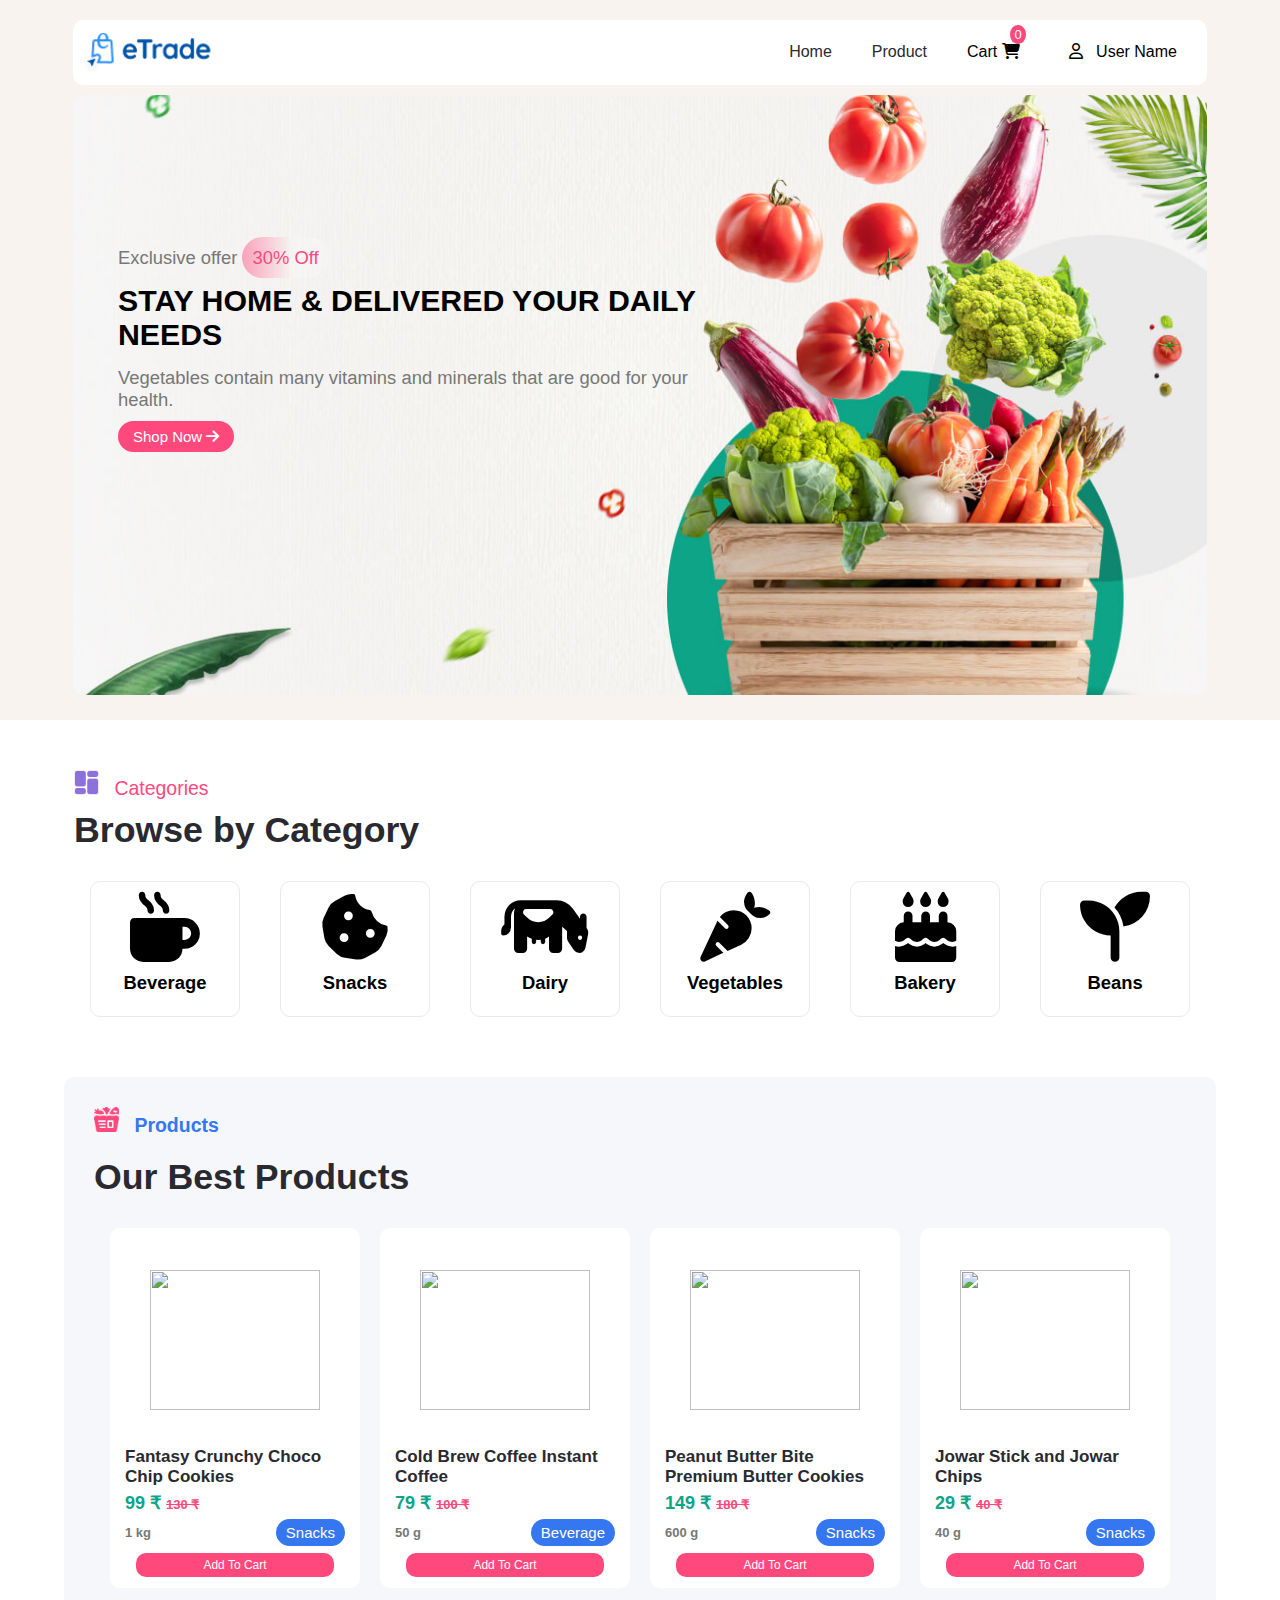
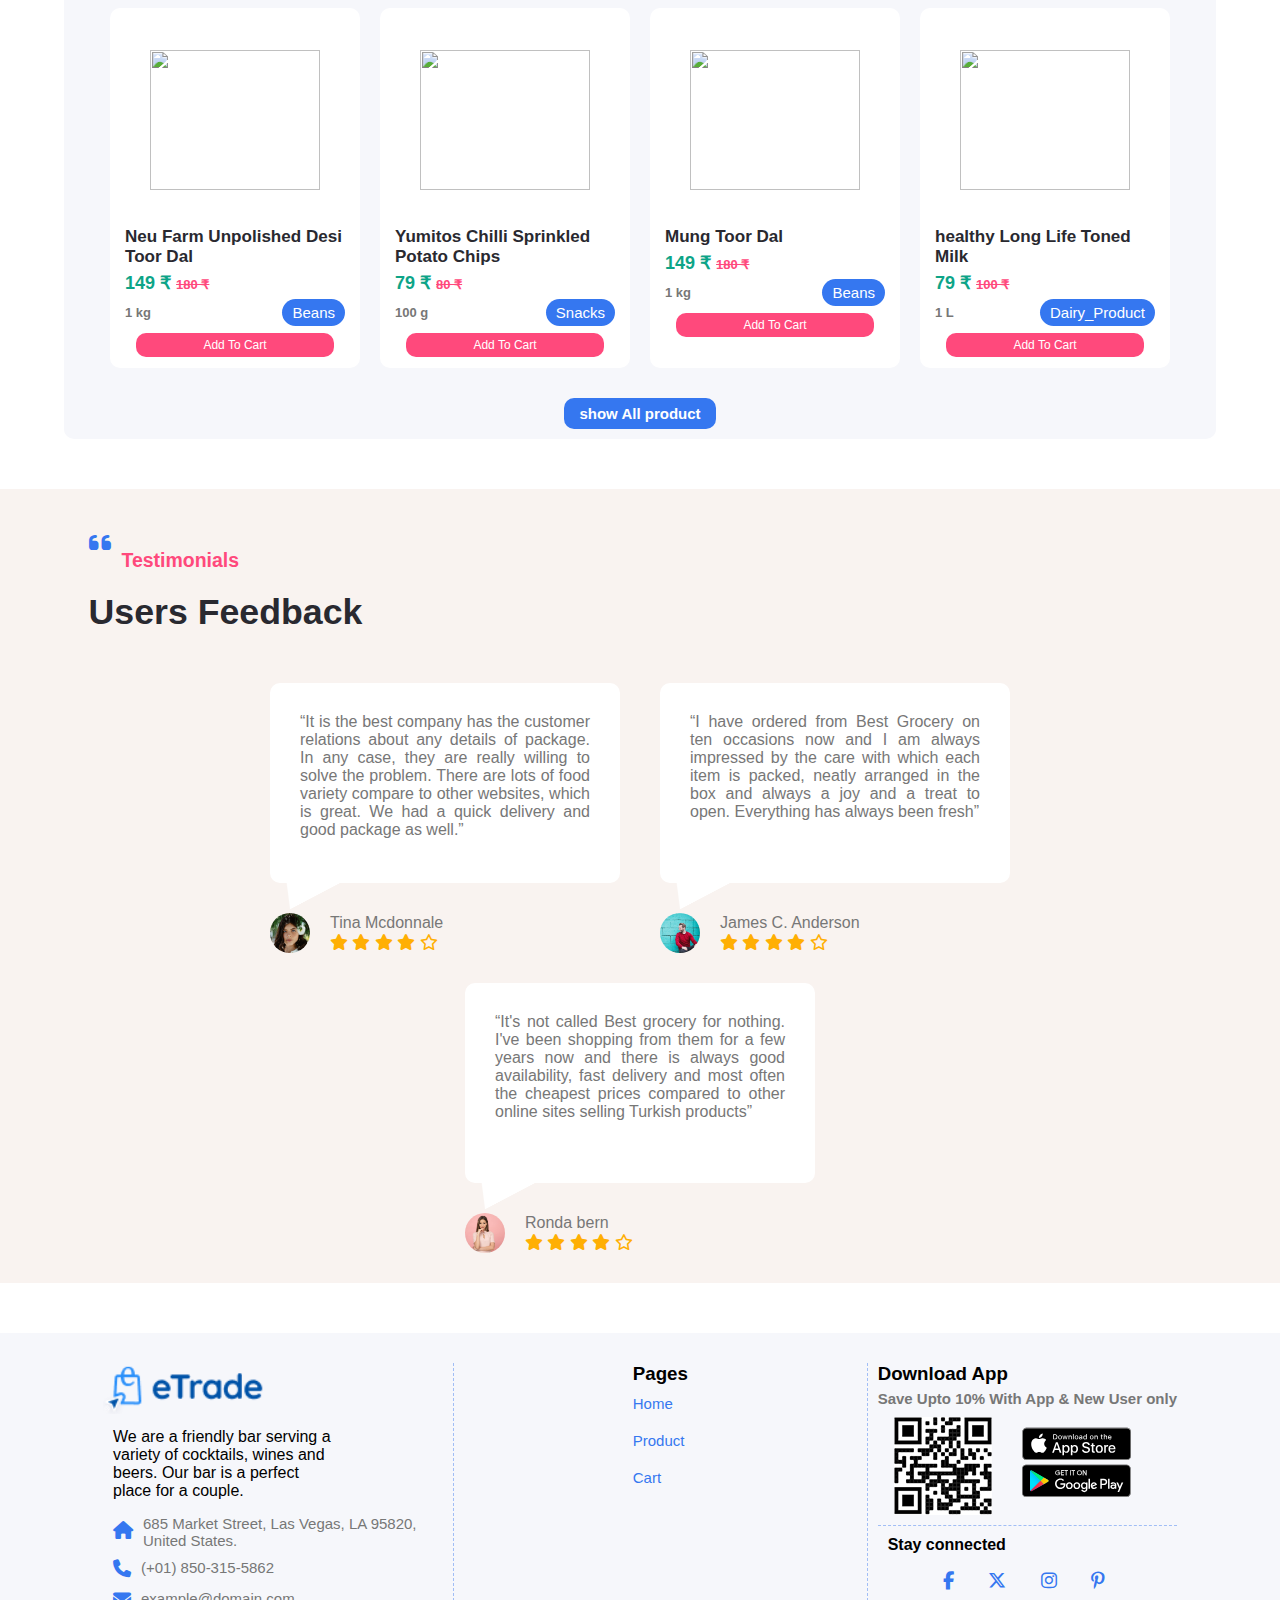
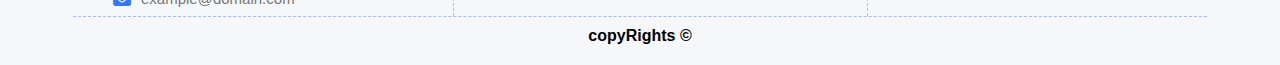
==== commit 5b095fe4: "update data working" ====
--- a/index.html
+++ b/index.html
@@ -16,30 +16,59 @@
             <div class="container">
                 <nav class="navBar d-flex justify-between">
                     <div class="logoImg">
-                        <img src="./src/public/img/logo.png" alt="">
-                    </div>
-                    <div class="navBarItems ">
-                        <ul type="none" class="d-flex justify-between largeNav">
-                            <li onclick="GotoHome()">Home</li>
-                            <li onclick="GotoProduct()">Product</li>
-                            <li onclick="GotoCart()">Cart <i class="fa-solid fa-cart-shopping"></i></li>
-                            <li class="dropDown"> <i class="fa-regular fa-user"> </i><span id="userName"> User
-                                    Name</span>
+                        <img src="./src/public/img/logo.png" alt="Logo">
+                    </div>
+                    <div class="navBarItems largeNav">
+                        <ul type="none" class="d-flex justify-between">
+                            <li><a href="#">Home</a></li>
+                            <li><a href="./src/pages/Product/product.html">Product</a></li>
+                            <li onclick="GotoCart()" class="cartnotification">Cart <i
+                                    class="fa-solid fa-cart-shopping"></i>
+                                <div class="bedgis" id="updateQty"></div>
+                            </li>
+                            <li class="dropDown"><i class="fa-regular fa-user"></i><span id="userName"> User Name</span>
                                 <div class="dropDown-Items">
                                     <ul type="none">
-                                        <li onclick="GotoLoginPage()" id="loginUser"><i
-                                                class="fa-solid fa-right-to-bracket"></i> Login</li>
-                                        <li onclick="GotouserSellting()" id="ResetPassword"><i
-                                                class="fa-solid fa-gear"></i> Reset Password</li>
+                                        <li id="loginUser"><a href="./src/pages/login/login.html"><i
+                                                    class="fa-solid fa-right-to-bracket"></i> Login</a></li>
+                                        <li onclick="GotoUserProfile()" id="ResetPassword"><i
+                                                class="fa-solid fa-gear"></i> User Profile</li>
                                         <li onclick="LogoutUser()" id="logout"><i
-                                                class="fa-solid fa-right-from-bracket"></i> logout
-                                        </li>
+                                                class="fa-solid fa-right-from-bracket"></i> Logout</li>
                                     </ul>
                                 </div>
                             </li>
                         </ul>
                     </div>
+                    <div class="small-navBar">
+                        <button class="small-menu-toggle" onclick="toggleNavBar()">
+                            <i class="fa-solid fa-bars"></i>
+                        </button>
+                    </div>
                 </nav>
+
+                <div class="small-navBarItems" id="smallMenu">
+                    <ul type="none" class="d-flex flex-column">
+                        <li><a href="#">Home</a></li>
+                        <li><a href="./src/pages/Product/product.html">Product</a></li>
+                        <li onclick="GotoCart()" class="cartnotification">Cart <i class="fa-solid fa-cart-shopping"></i>
+                            <div class="bedgis" id="updateQty"></div>
+                        </li>
+                        <li class="dropDown"><i class="fa-regular fa-user"></i><span id="smalluserName"> User
+                                Name</span>
+                            <div class="dropDown-Items">
+                                <ul type="none">
+                                    <li id="smallloginUser"><a href="./src/pages/login/login.html"><i
+                                                class="fa-solid fa-right-to-bracket"></i> Login</a></li>
+                                    <li onclick="GotoUserProfile()" id="ResetPassword"><i class="fa-solid fa-gear"></i>
+                                        User Profile</li>
+                                    <li onclick="LogoutUser()" id="smalllogout"><i
+                                            class="fa-solid fa-right-from-bracket"></i> Logout</li>
+                                </ul>
+                            </div>
+                        </li>
+                    </ul>
+                </div>
             </div>
         </header>
         <div class="container d-flex justify-center">
@@ -61,26 +90,30 @@
                             width="25px"></span> Categories</p>
                 <h2 class="cat-head">Browse by Category</h2>
             </div>
-            <div class="category-icons d-flex flex-wrap justify-center">
-                <div class="cat-card" onclick="categoryFilter(id)" id="Beverage">
+            <div class="category-icons d-flex  justify-center">
+                <div class="cat-card">
                     <i class="fa-solid fa-mug-hot"></i>
                     <h3 class="cat-card-title">Beverage</h3>
                 </div>
-                <div class="cat-card" onclick="categoryFilter(id)" id="Snacks">
+                <div class="cat-card">
                     <i class="fa-solid fa-cookie-bite"></i>
                     <h3 class="cat-card-title">Snacks</h3>
                 </div>
-                <div class="cat-card" onclick="categoryFilter(id)" id="Dairy_Product">
+                <div class="cat-card">
                     <i class="fa-solid fa-cow"></i>
-                    <h3 class="cat-card-title">Dairy Product</h3>
-                </div>
-                <div class="cat-card" onclick="categoryFilter(id)" id="Vegetables">
+                    <h3 class="cat-card-title text-center">Dairy</h3>
+                </div>
+                <div class="cat-card">
                     <i class="fa-solid fa-carrot"></i>
                     <h3 class="cat-card-title">Vegetables</h3>
                 </div>
-                <div class="cat-card" onclick="categoryFilter(id)" id="Bakery">
+                <div class="cat-card">
                     <i class="fa-solid fa-cake-candles"></i>
                     <h3 class="cat-card-title">Bakery</h3>
+                </div>
+                <div class="cat-card">
+                    <i class="fa-solid fa-seedling"></i>
+                    <h3 class="cat-card-title">Beans</h3>
                 </div>
             </div>
         </div>
@@ -210,8 +243,8 @@
                         <div>
                             <h3>Pages</h3>
                             <ul type="none">
-                                <li class="page-link" onclick="GotoHome()">Home</li>
-                                <li class="page-link" onclick="GotoProduct()">Product</li>
+                                <li class="page-link"><a href="#">Home</a></li>
+                                <li class="page-link"><a href="./src/pages/Product/product.html">Product</a></li>
                                 <li class="page-link" onclick="GotoCart()">Cart</li>
                             </ul>
                         </div>
--- a/src/public/css/style.css
+++ b/src/public/css/style.css
@@ -3,7 +3,7 @@
     margin: 0;
     box-sizing: border-box;
 }
-
+ 
 body {
     font-family: sans-serif;
 }
@@ -94,35 +94,42 @@
 .navBarItems ul li i {
     padding-right: 9px;
 }
-
+.navBarItems ul li a {
+    text-decoration: none;
+    color: #292930;
+}
+
+.navBarItems ul li a:hover {
+    color: #3577f0;
+    font-weight: 500;
+}
 .navBarItems ul li:hover {
     color: #3577f0;
-    font-weight: 400;
+    font-weight: 500;
 }
 
 .dropDown {
     position: relative;
 }
-
 .dropDown-Items {
     position: absolute;
     background-color: #fff;
     width: 200px;
     padding: 5px;
-    top: 75px;
+    top: 35px; 
     right: 0;
     line-height: 2;
     box-shadow: 2px 2px 3px #2929309f;
     border-radius: 10px;
     opacity: 0;
-    z-index: -1;
-    transition: all 1s;
+    z-index: 1000; 
+    transition: all 0.5s;
 }
 
 .dropDown:hover .dropDown-Items {
     opacity: 1;
     top: 35px;
-    z-index: 1111;
+    z-index: 1000; 
 }
 
 .navBarItemsSmall {
@@ -131,25 +138,63 @@
     font-size: 20px;
 }
 
-.smallDropDownItem {
+.small-navBar {
+    display: none;
+}
+
+.small-navBarItems {
+    display: none;
+    opacity: 0;
+    transition: all 1s;
+    background-color: #fff;
+    padding: 10px;
+    border-radius: 10px;
+    width: 400px;
+    flex-direction: column;
     position: absolute;
-    background-color: #fff;
-    width: 200px;
-    padding: 5px;
-    top: 55px;
-    right: 0;
-    line-height: 2;
-    box-shadow: 2px 2px 3px #2929309f;
-    border-radius: 10px;
-    opacity: 0;
-    z-index: -1;
-    transition: all 1s;
-}
-
-.navBarItemsSmall:hover .smallDropDownItem {
+    right: 10px;
+}
+
+.small-navBarItems ul {
+    flex-direction: column;
+    justify-content: end;
+    padding: 0;
+    margin: 0;
+}
+
+.small-navBarItems li {
+    margin: 10px 0;
+}
+.small-navBarItems li a{
+    color: #292930;
+    text-decoration: none;
+}
+.small-navBarItems li:hover {
+    color: #0059ff
+}
+
+.small-menu-toggle {
+    background: none;
+    border: none;
+    font-size: 24px;
+}
+
+.showSmallMenu {
     opacity: 1;
-    top: 50px;
-    z-index: 1111;
+    display: flex;
+}
+.cartnotification{
+    position: relative;
+}
+.bedgis{
+    position: absolute;
+    top: -18px;
+    right: 3px;
+    background-color: #ff497c;
+    color: white;
+    font-size: 13px;
+    border-radius: 50%;
+    padding: 2px 4px;
 }
 
 .banner-Image {
@@ -229,12 +274,14 @@
 }
 
 .category-icons {
+    width: 100%;
     margin-top: 20px;
+    overflow-x: auto;
 }
 
 .cat-card {
-    width: 200px;
-    height: 156px;
+    width: 150px;
+    height: 136px;
     background-color: #fff;
     margin: 10px 20px;
     display: flex;
@@ -242,7 +289,7 @@
     align-items: center;
     border-radius: 10px;
     border: 1px solid #e9e9e9;
-    padding: 10px;
+    padding: 10px 15px;
     cursor: pointer;
     transition: all 0.5s;
 }
@@ -258,7 +305,7 @@
 
 .cat-card-title {
     margin-top: 10px;
-    font-size: calc(20px + 5*(100vw - 320px)/1400);
+    font-size: calc(15px + 5*(100vw - 320px)/1400);
 }
 
 .product-Section {
@@ -571,7 +618,13 @@
 .endnotes h4 {
     padding: 10px 0;
 }
-
+ul li a{
+    text-decoration: none;
+    color: #3577f0;
+}
+.error{
+    color: red;
+}
 @media (max-width:800px) {
     .navBarItems .largeNav {
         display: none;
@@ -593,6 +646,16 @@
     
     }
 }
+
+@media (max-width: 768px) {
+    .navBar .largeNav {
+        display: none;
+    }
+    .navBar .small-navBar {
+        display: block;
+    }
+}
+
 @media (max-width:575px) {
     .footer-one,.footer-two,.footer-three{
         width: 100%;
@@ -604,4 +667,5 @@
     .footer-one{
         border-top:none ;
     }
-}+}
+
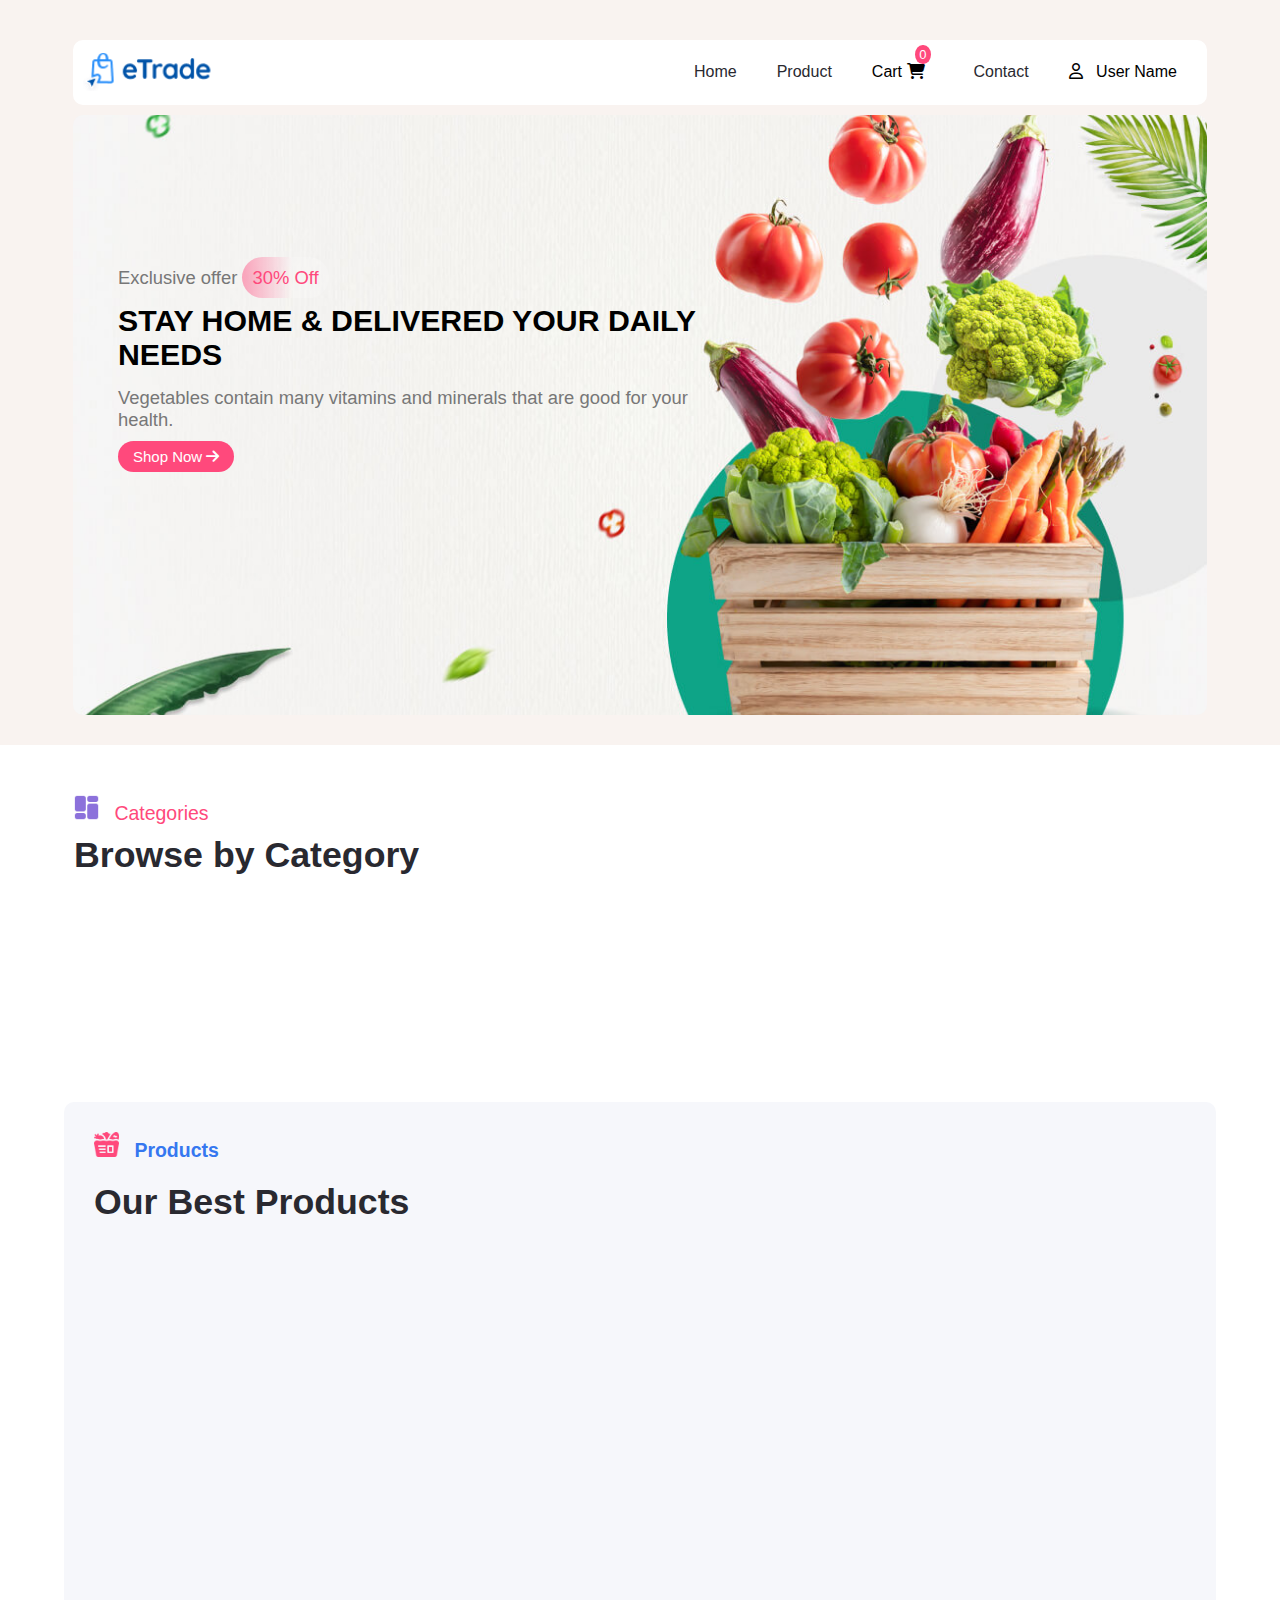
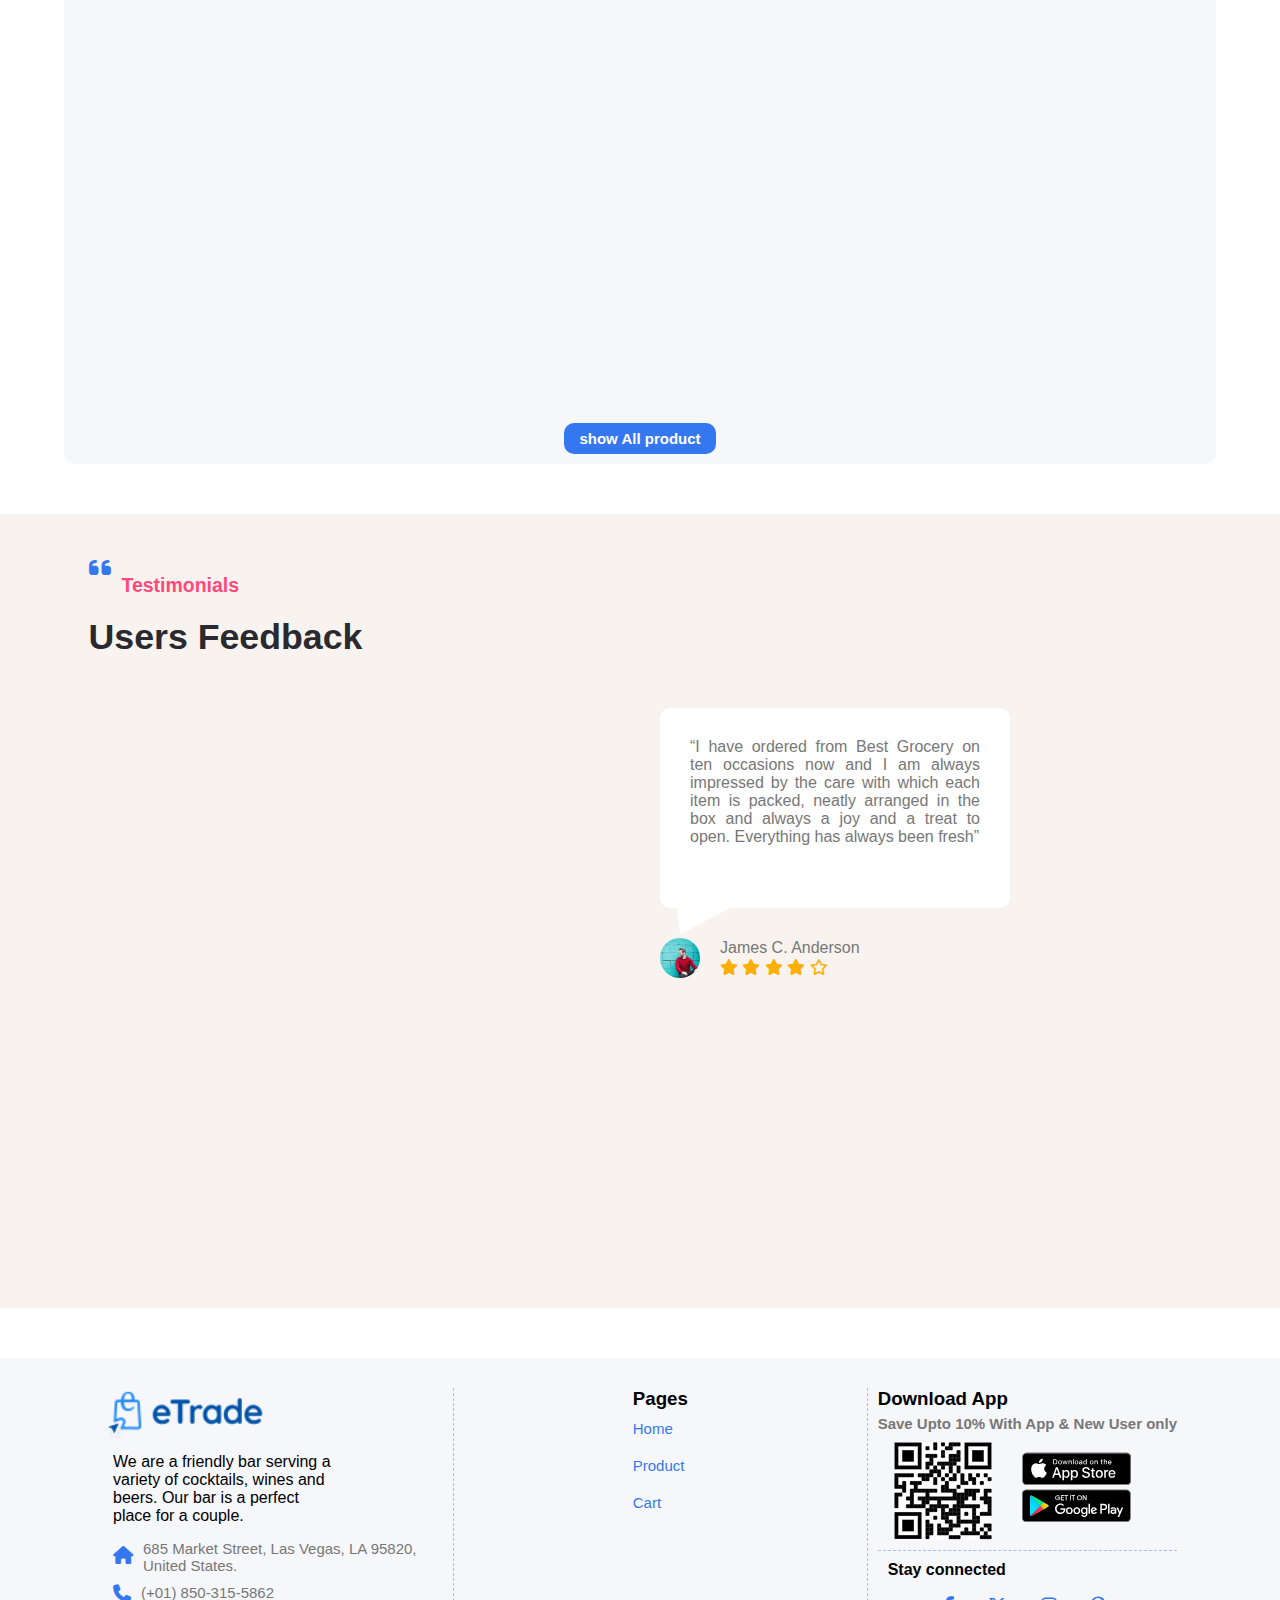
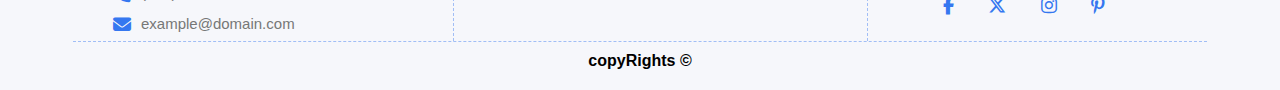
==== commit 65ee0989: "header error solve in all pages" ====
--- a/index.html
+++ b/index.html
@@ -6,13 +6,16 @@
     <meta name="viewport" content="width=device-width, initial-scale=1.0">
     <title>Home</title>
     <link rel="icon" href="./src/public/img/leaves.png">
+    <link href="https://cdnjs.cloudflare.com/ajax/libs/animate.css/4.1.1/animate.min.css" rel="stylesheet">
+
     <link rel="stylesheet" href="./src/public/css/style.css">
     <link rel="stylesheet" href="./src/public/css/all.min.css">
+
 </head>
 
 <body>
     <section class="banner">
-        <header>
+        <header class="wow animate__fadeIn" data-wow-duration="2s">
             <div class="container">
                 <nav class="navBar d-flex justify-between">
                     <div class="logoImg">
@@ -20,12 +23,13 @@
                     </div>
                     <div class="navBarItems largeNav">
                         <ul type="none" class="d-flex justify-between">
-                            <li><a href="#">Home</a></li>
+                            <li><a href="../../../index.html">Home</a></li>
                             <li><a href="./src/pages/Product/product.html">Product</a></li>
                             <li onclick="GotoCart()" class="cartnotification">Cart <i
                                     class="fa-solid fa-cart-shopping"></i>
                                 <div class="bedgis" id="updateQty"></div>
                             </li>
+                            <li><a href="./src/pages/Contact/contact.html">Contact</a> </li>
                             <li class="dropDown"><i class="fa-regular fa-user"></i><span id="userName"> User Name</span>
                                 <div class="dropDown-Items">
                                     <ul type="none">
@@ -52,13 +56,14 @@
                         <li><a href="#">Home</a></li>
                         <li><a href="./src/pages/Product/product.html">Product</a></li>
                         <li onclick="GotoCart()" class="cartnotification">Cart <i class="fa-solid fa-cart-shopping"></i>
-                            <div class="bedgis" id="updateQty"></div>
+                            <div class="bedgis" id="smallupdateQty"></div>
                         </li>
+                        <li><a href="./src/pages/Contact/contact.html">Contact</a> </li>
                         <li class="dropDown"><i class="fa-regular fa-user"></i><span id="smalluserName"> User
                                 Name</span>
                             <div class="dropDown-Items">
                                 <ul type="none">
-                                    <li id="smallloginUser"><a href="./src/pages/login/login.html"><i
+                                    <li id="smallloginUser"><a href="./src/pages/login/"><i
                                                 class="fa-solid fa-right-to-bracket"></i> Login</a></li>
                                     <li onclick="GotoUserProfile()" id="ResetPassword"><i class="fa-solid fa-gear"></i>
                                         User Profile</li>
@@ -71,7 +76,7 @@
                 </div>
             </div>
         </header>
-        <div class="container d-flex justify-center">
+        <div class="container d-flex justify-center wow animate__backInDown" data-wow-duration="1s" >
             <div class="banner-Image">
                 <div class="banner-Content">
                     <p class="banner-offer">Exclusive offer <span class="banner-discount">30% Off</span></p>
@@ -83,7 +88,7 @@
             </div>
         </div>
     </section>
-    <section class="categorySection">
+    <section class="categorySection ">
         <div class="container">
             <div class="category-header">
                 <p class="cat-title"><span class="cat-icon"><img src="./src/public/img/cat-icon.png"
@@ -91,34 +96,34 @@
                 <h2 class="cat-head">Browse by Category</h2>
             </div>
             <div class="category-icons d-flex  justify-center">
-                <div class="cat-card">
+                <div class="cat-card wow animate__bounceIn" data-wow-duration="1s">
                     <i class="fa-solid fa-mug-hot"></i>
                     <h3 class="cat-card-title">Beverage</h3>
                 </div>
-                <div class="cat-card">
+                <div class="cat-card wow animate__bounceIn" data-wow-duration="1s" >
                     <i class="fa-solid fa-cookie-bite"></i>
                     <h3 class="cat-card-title">Snacks</h3>
                 </div>
-                <div class="cat-card">
+                <div class="cat-card wow animate__bounceIn" data-wow-duration="1s">
                     <i class="fa-solid fa-cow"></i>
                     <h3 class="cat-card-title text-center">Dairy</h3>
                 </div>
-                <div class="cat-card">
+                <div class="cat-card wow animate__bounceIn" data-wow-duration="1s">
                     <i class="fa-solid fa-carrot"></i>
                     <h3 class="cat-card-title">Vegetables</h3>
                 </div>
-                <div class="cat-card">
+                <div class="cat-card wow animate__bounceIn" data-wow-duration="1s">
                     <i class="fa-solid fa-cake-candles"></i>
                     <h3 class="cat-card-title">Bakery</h3>
                 </div>
-                <div class="cat-card">
+                <div class="cat-card wow animate__bounceIn" data-wow-duration="1s">
                     <i class="fa-solid fa-seedling"></i>
                     <h3 class="cat-card-title">Beans</h3>
                 </div>
             </div>
         </div>
     </section>
-    <section class="product-Section">
+    <section class="product-Section ">
         <div class="container">
             <div class="our-products">
                 <div class="product-header">
@@ -126,7 +131,7 @@
                                 width="25px" alt=""></span> Products</p>
                     <h2 class="product-header">Our Best Products</h2>
                 </div>
-                <div class="product-list d-flex flex-wrap justify-center" id="productCard">
+                <div class="product-list d-flex flex-wrap justify-center wow animate__backInUp" data-wow-duration="2s" id="productCard">
                 </div>
                 <div class="d-flex justify-center">
                     <button class="showBtn" onclick="GotoProduct()">show All product</button>
@@ -144,7 +149,7 @@
                 <h3 class="testi-head">Users Feedback</h3>
             </div>
             <div class="user-feedback d-flex flex-wrap justify-center">
-                <div class="review">
+                <div class="review wow animate__bounceIn" data-wow-duration="1s">
                     <div class="useCard">
                         <q>It is the best company has the customer relations about any details of package. In any case,
                             they are really willing to solve the problem. There are lots of food variety compare to
@@ -188,7 +193,7 @@
                     </div>
                 </div>
                 <!-- /////// -->
-                <div class="review">
+                <div class="review wow animate__bounceIn" data-wow-duration="1s">
                     <div class="useCard">
                         <q>It's not called Best grocery for nothing. I've been shopping from them for a few years now
                             and there is always good availability, fast delivery and most often the cheapest prices
@@ -276,5 +281,9 @@
     </section>
 </body>
 <script src="./src/public/js/index.js"></script>
+<script src="https://cdnjs.cloudflare.com/ajax/libs/wow/1.1.2/wow.min.js"></script>
+<script>
+    new WOW().init();
+</script>
 
 </html>--- a/src/public/css/style.css
+++ b/src/public/css/style.css
@@ -3,9 +3,10 @@
     margin: 0;
     box-sizing: border-box;
 }
- 
+
 body {
     font-family: sans-serif;
+    position: relative;
 }
 
 .container {
@@ -62,8 +63,8 @@
 
 .banner {
     background-color: #f9f3f0;
-    padding: 10px;
-    height: 80vh;
+    padding: 30px 10px;
+    height: auto;
 }
 
 header {
@@ -94,6 +95,7 @@
 .navBarItems ul li i {
     padding-right: 9px;
 }
+
 .navBarItems ul li a {
     text-decoration: none;
     color: #292930;
@@ -103,6 +105,7 @@
     color: #3577f0;
     font-weight: 500;
 }
+
 .navBarItems ul li:hover {
     color: #3577f0;
     font-weight: 500;
@@ -111,25 +114,26 @@
 .dropDown {
     position: relative;
 }
+
 .dropDown-Items {
     position: absolute;
     background-color: #fff;
     width: 200px;
     padding: 5px;
-    top: 35px; 
+    top: 35px;
     right: 0;
     line-height: 2;
     box-shadow: 2px 2px 3px #2929309f;
     border-radius: 10px;
     opacity: 0;
-    z-index: 1000; 
+    z-index: 1000;
     transition: all 0.5s;
 }
 
 .dropDown:hover .dropDown-Items {
     opacity: 1;
     top: 35px;
-    z-index: 1000; 
+    z-index: 1000;
 }
 
 .navBarItemsSmall {
@@ -165,10 +169,12 @@
 .small-navBarItems li {
     margin: 10px 0;
 }
-.small-navBarItems li a{
+
+.small-navBarItems li a {
     color: #292930;
     text-decoration: none;
 }
+
 .small-navBarItems li:hover {
     color: #0059ff
 }
@@ -180,13 +186,16 @@
 }
 
 .showSmallMenu {
+    width: 100%;
     opacity: 1;
     display: flex;
 }
-.cartnotification{
+
+.cartnotification {
     position: relative;
 }
-.bedgis{
+
+.bedgis {
     position: absolute;
     top: -18px;
     right: 3px;
@@ -554,14 +563,14 @@
 }
 
 .page-link {
-    padding: 10px 0; 
+    padding: 10px 0;
     color: #3577f0;
     font-size: 15px;
     cursor: pointer;
     transition: all 1s;
 }
 
-.page-link:hover{
+.page-link:hover {
     color: #0059ff;
     font-weight: 600;
 }
@@ -618,54 +627,58 @@
 .endnotes h4 {
     padding: 10px 0;
 }
-ul li a{
+
+ul li a {
     text-decoration: none;
     color: #3577f0;
 }
-.error{
+
+.error {
     color: red;
 }
-@media (max-width:800px) {
-    .navBarItems .largeNav {
-        display: none;
-    }
-
-    .navBarItemsSmall {
-        display: block;
-    }
-}
-@media (max-width:912px) {
-    .footer-one,.footer-two{
+
+@media (max-width:847px) {
+
+    .footer-one,
+    .footer-two {
         width: 50%;
     }
-    .footer-three{
+
+    .footer-three {
         width: 100%;
         border-top: 1px dashed #3576f070;
-        border-left:none ;
+        border-left: none;
         padding-top: 10px;
-    
     }
 }
 
-@media (max-width: 768px) {
+@media (max-width: 850px) {
     .navBar .largeNav {
         display: none;
     }
+
     .navBar .small-navBar {
         display: block;
     }
 }
 
 @media (max-width:575px) {
-    .footer-one,.footer-two,.footer-three{
+
+    .footer-one,
+    .footer-two,
+    .footer-three {
         width: 100%;
         border-top: 1px dashed #3576f070;
-        border-left:none ;
-        border-right:none ;
+        border-left: none;
+        border-right: none;
         padding-top: 10px;
     }
-    .footer-one{
-        border-top:none ;
+
+    .footer-one {
+        border-top: none;
     }
-}
-
+
+    .useCard {
+        width: 310px;
+    }
+}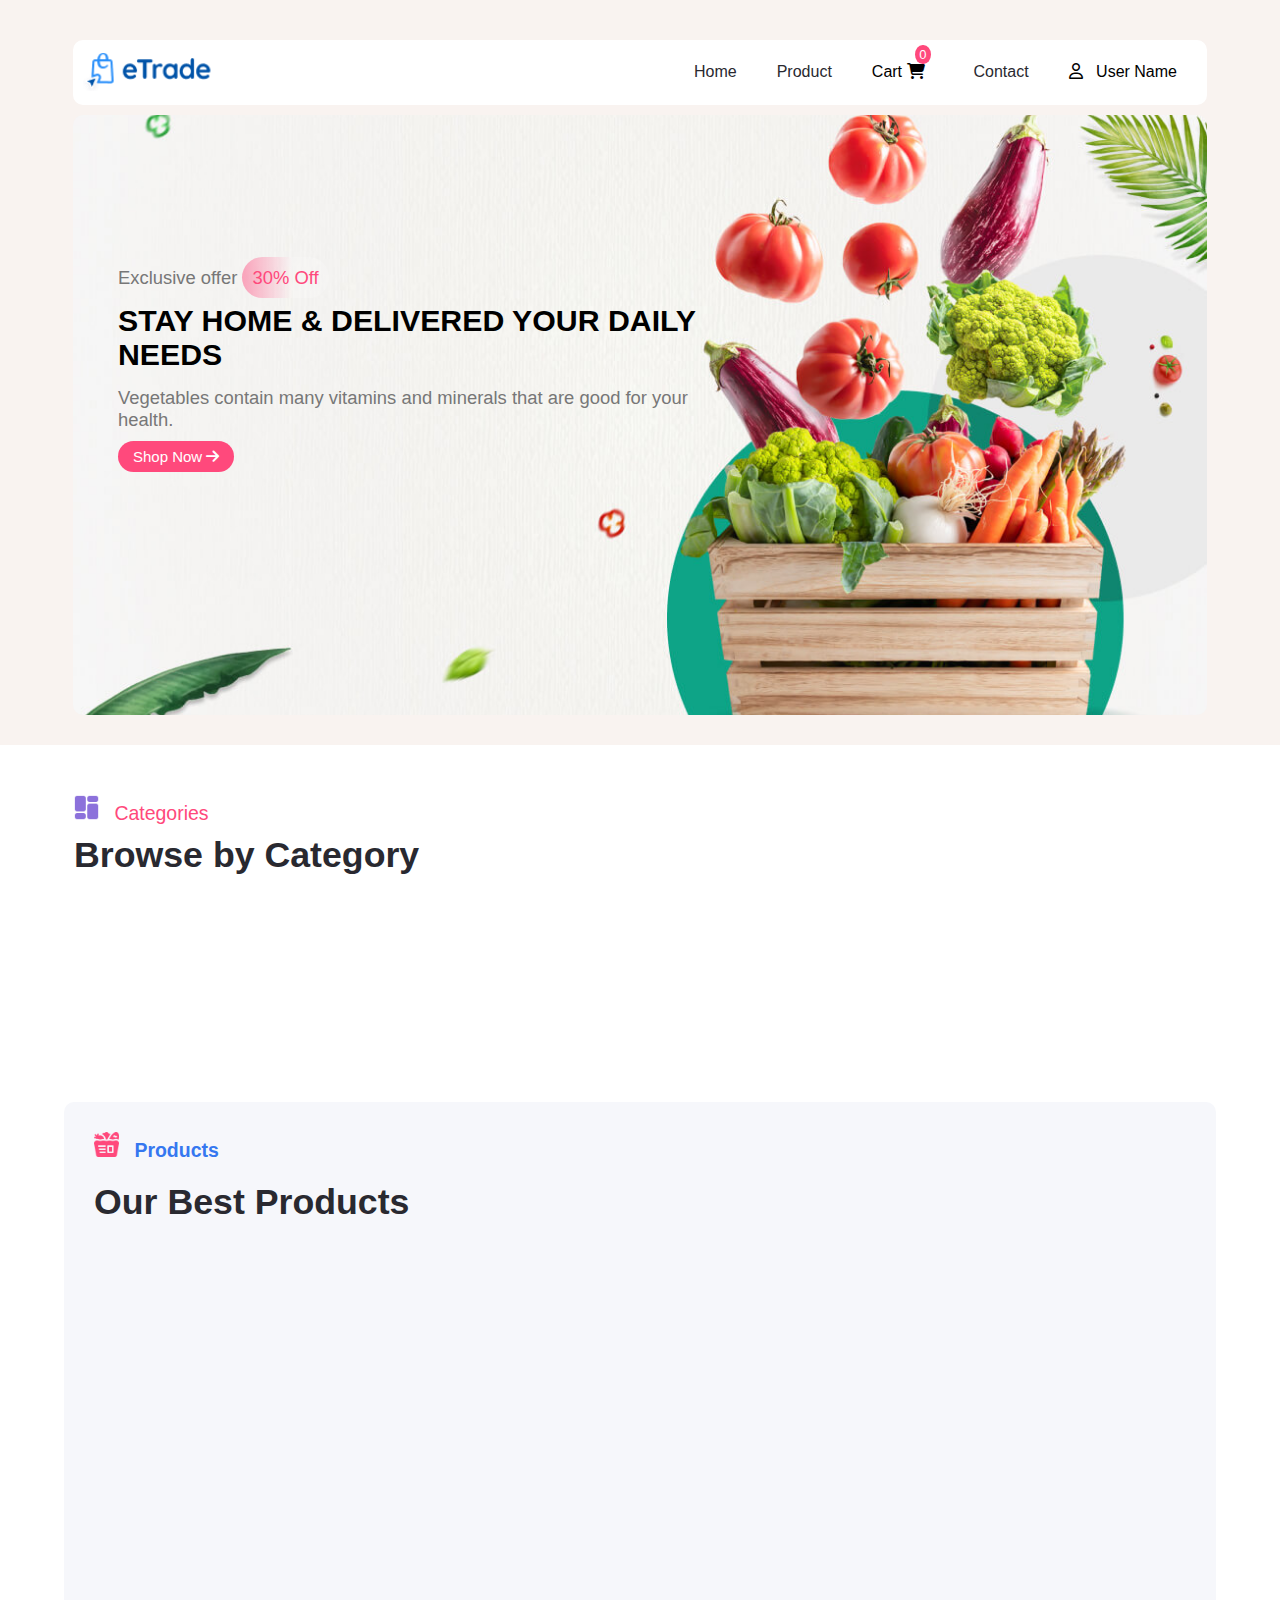
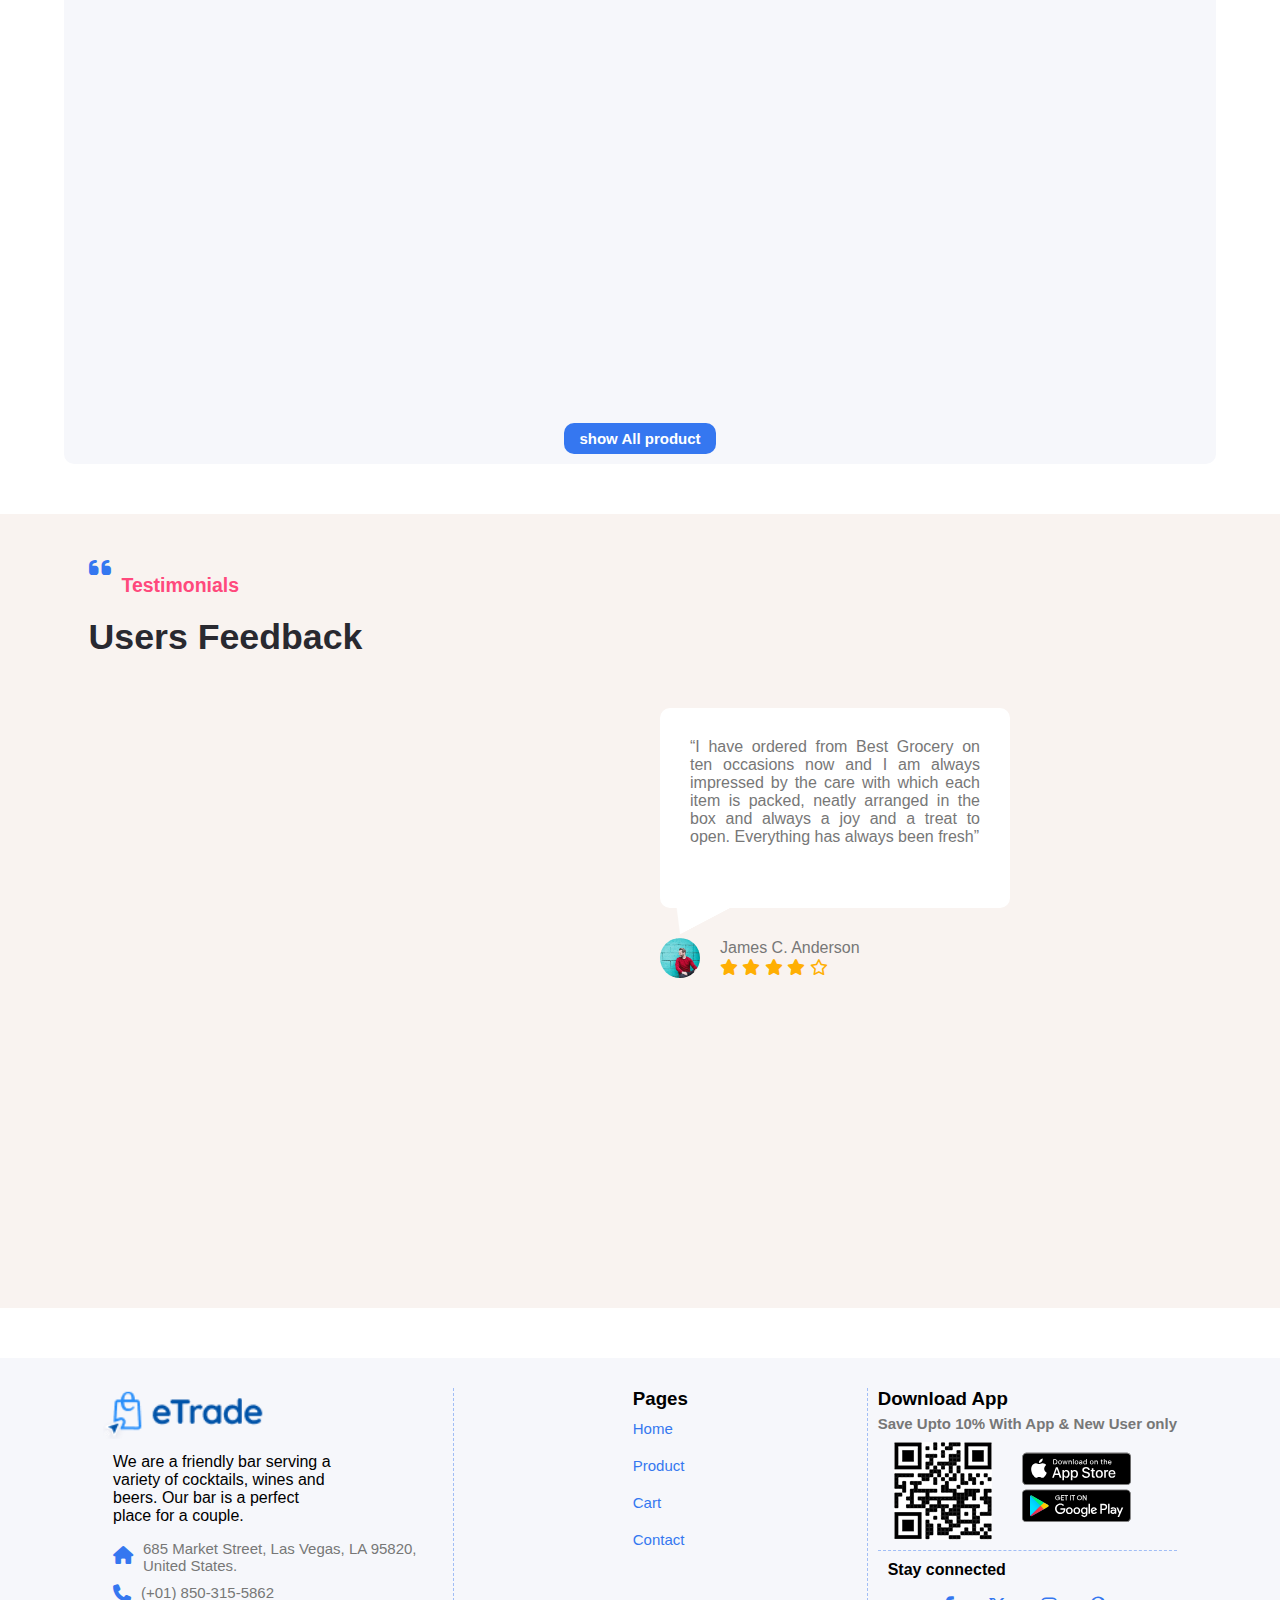
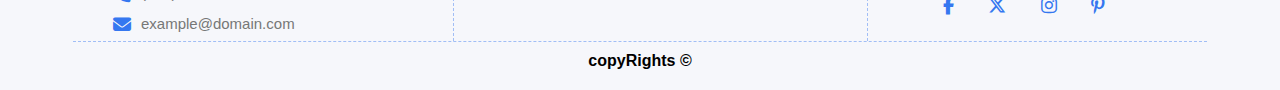
==== commit 5c0cfbf2: "change function name according to camel case" ====
--- a/index.html
+++ b/index.html
@@ -19,13 +19,13 @@
             <div class="container">
                 <nav class="navBar d-flex justify-between">
                     <div class="logoImg">
-                        <img src="./src/public/img/logo.png" alt="Logo">
+                        <img src="../../src/public/img/logo.png" alt="Logo">
                     </div>
                     <div class="navBarItems largeNav">
                         <ul type="none" class="d-flex justify-between">
                             <li><a href="../../../index.html">Home</a></li>
                             <li><a href="./src/pages/Product/product.html">Product</a></li>
-                            <li onclick="GotoCart()" class="cartnotification">Cart <i
+                            <li onclick="gotoCartPage()" class="cartnotification">Cart <i
                                     class="fa-solid fa-cart-shopping"></i>
                                 <div class="bedgis" id="updateQty"></div>
                             </li>
@@ -35,9 +35,9 @@
                                     <ul type="none">
                                         <li id="loginUser"><a href="./src/pages/login/login.html"><i
                                                     class="fa-solid fa-right-to-bracket"></i> Login</a></li>
-                                        <li onclick="GotoUserProfile()" id="ResetPassword"><i
+                                        <li onclick="gotoUserProfile()" id="ResetPassword"><i
                                                 class="fa-solid fa-gear"></i> User Profile</li>
-                                        <li onclick="LogoutUser()" id="logout"><i
+                                        <li onclick="logoutUser()" id="logout"><i
                                                 class="fa-solid fa-right-from-bracket"></i> Logout</li>
                                     </ul>
                                 </div>
@@ -55,7 +55,7 @@
                     <ul type="none" class="d-flex flex-column">
                         <li><a href="#">Home</a></li>
                         <li><a href="./src/pages/Product/product.html">Product</a></li>
-                        <li onclick="GotoCart()" class="cartnotification">Cart <i class="fa-solid fa-cart-shopping"></i>
+                        <li onclick="gotoCartPage()" class="cartnotification">Cart <i class="fa-solid fa-cart-shopping"></i>
                             <div class="bedgis" id="smallupdateQty"></div>
                         </li>
                         <li><a href="./src/pages/Contact/contact.html">Contact</a> </li>
@@ -65,9 +65,9 @@
                                 <ul type="none">
                                     <li id="smallloginUser"><a href="./src/pages/login/"><i
                                                 class="fa-solid fa-right-to-bracket"></i> Login</a></li>
-                                    <li onclick="GotoUserProfile()" id="ResetPassword"><i class="fa-solid fa-gear"></i>
+                                    <li onclick="gotoUserProfile()" id="ResetPassword"><i class="fa-solid fa-gear"></i>
                                         User Profile</li>
-                                    <li onclick="LogoutUser()" id="smalllogout"><i
+                                    <li onclick="logoutUser()" id="smalllogout"><i
                                             class="fa-solid fa-right-from-bracket"></i> Logout</li>
                                 </ul>
                             </div>
@@ -134,7 +134,7 @@
                 <div class="product-list d-flex flex-wrap justify-center wow animate__backInUp" data-wow-duration="2s" id="productCard">
                 </div>
                 <div class="d-flex justify-center">
-                    <button class="showBtn" onclick="GotoProduct()">show All product</button>
+                    <button class="showBtn"><a href="./src/pages/Product/product.html">show All product</a></button>
                 </div>
             </div>
         </div>
@@ -250,7 +250,8 @@
                             <ul type="none">
                                 <li class="page-link"><a href="#">Home</a></li>
                                 <li class="page-link"><a href="./src/pages/Product/product.html">Product</a></li>
-                                <li class="page-link" onclick="GotoCart()">Cart</li>
+                                <li class="page-link" onclick="gotoCart()">Cart</li>
+                                <li class="page-link"><a href="./src/pages/Contact/contact.html">Contact</a></li>
                             </ul>
                         </div>
                     </div>
@@ -280,6 +281,7 @@
         </div>
     </section>
 </body>
+
 <script src="./src/public/js/index.js"></script>
 <script src="https://cdnjs.cloudflare.com/ajax/libs/wow/1.1.2/wow.min.js"></script>
 <script>
--- a/src/public/css/style.css
+++ b/src/public/css/style.css
@@ -25,7 +25,10 @@
 .flex-wrap {
     flex-wrap: wrap;
 }
-
+a{
+    text-decoration: none;
+    color: white;
+}
 .justify-center {
     justify-content: center;
 }
